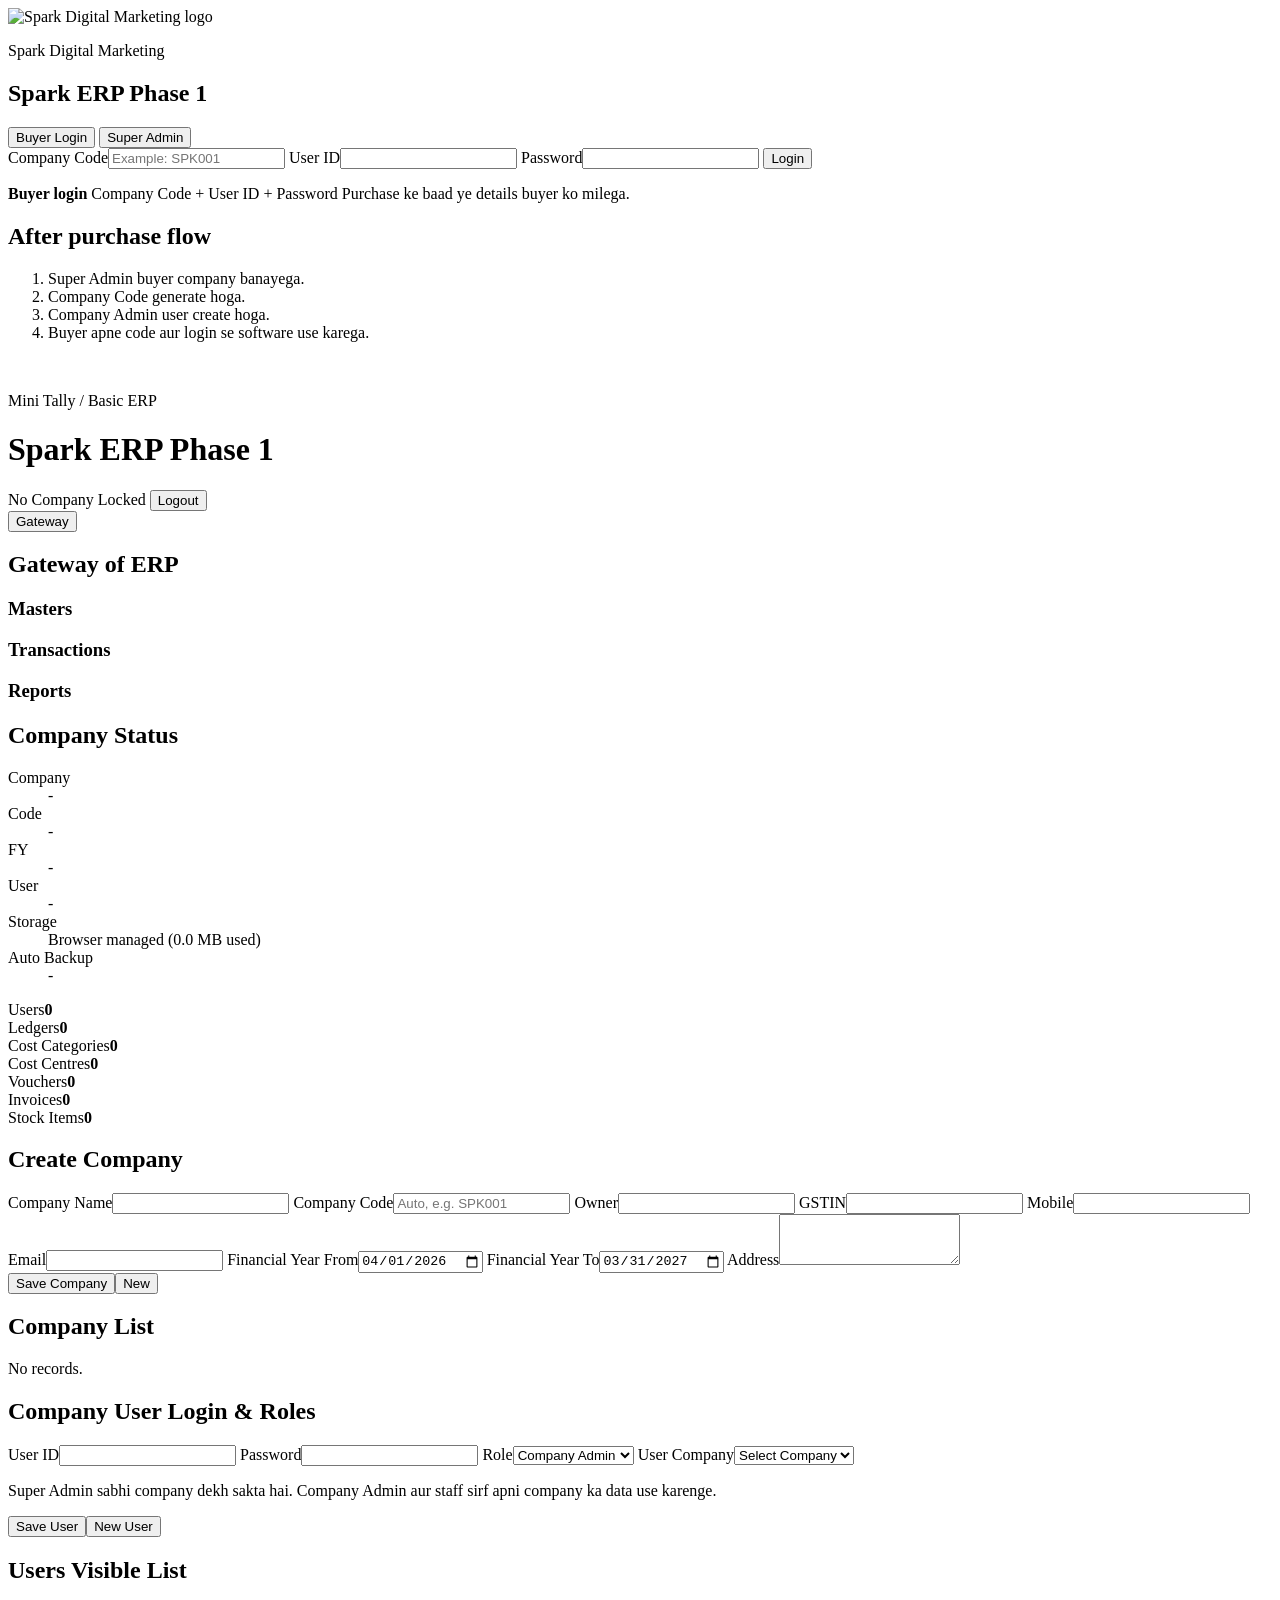
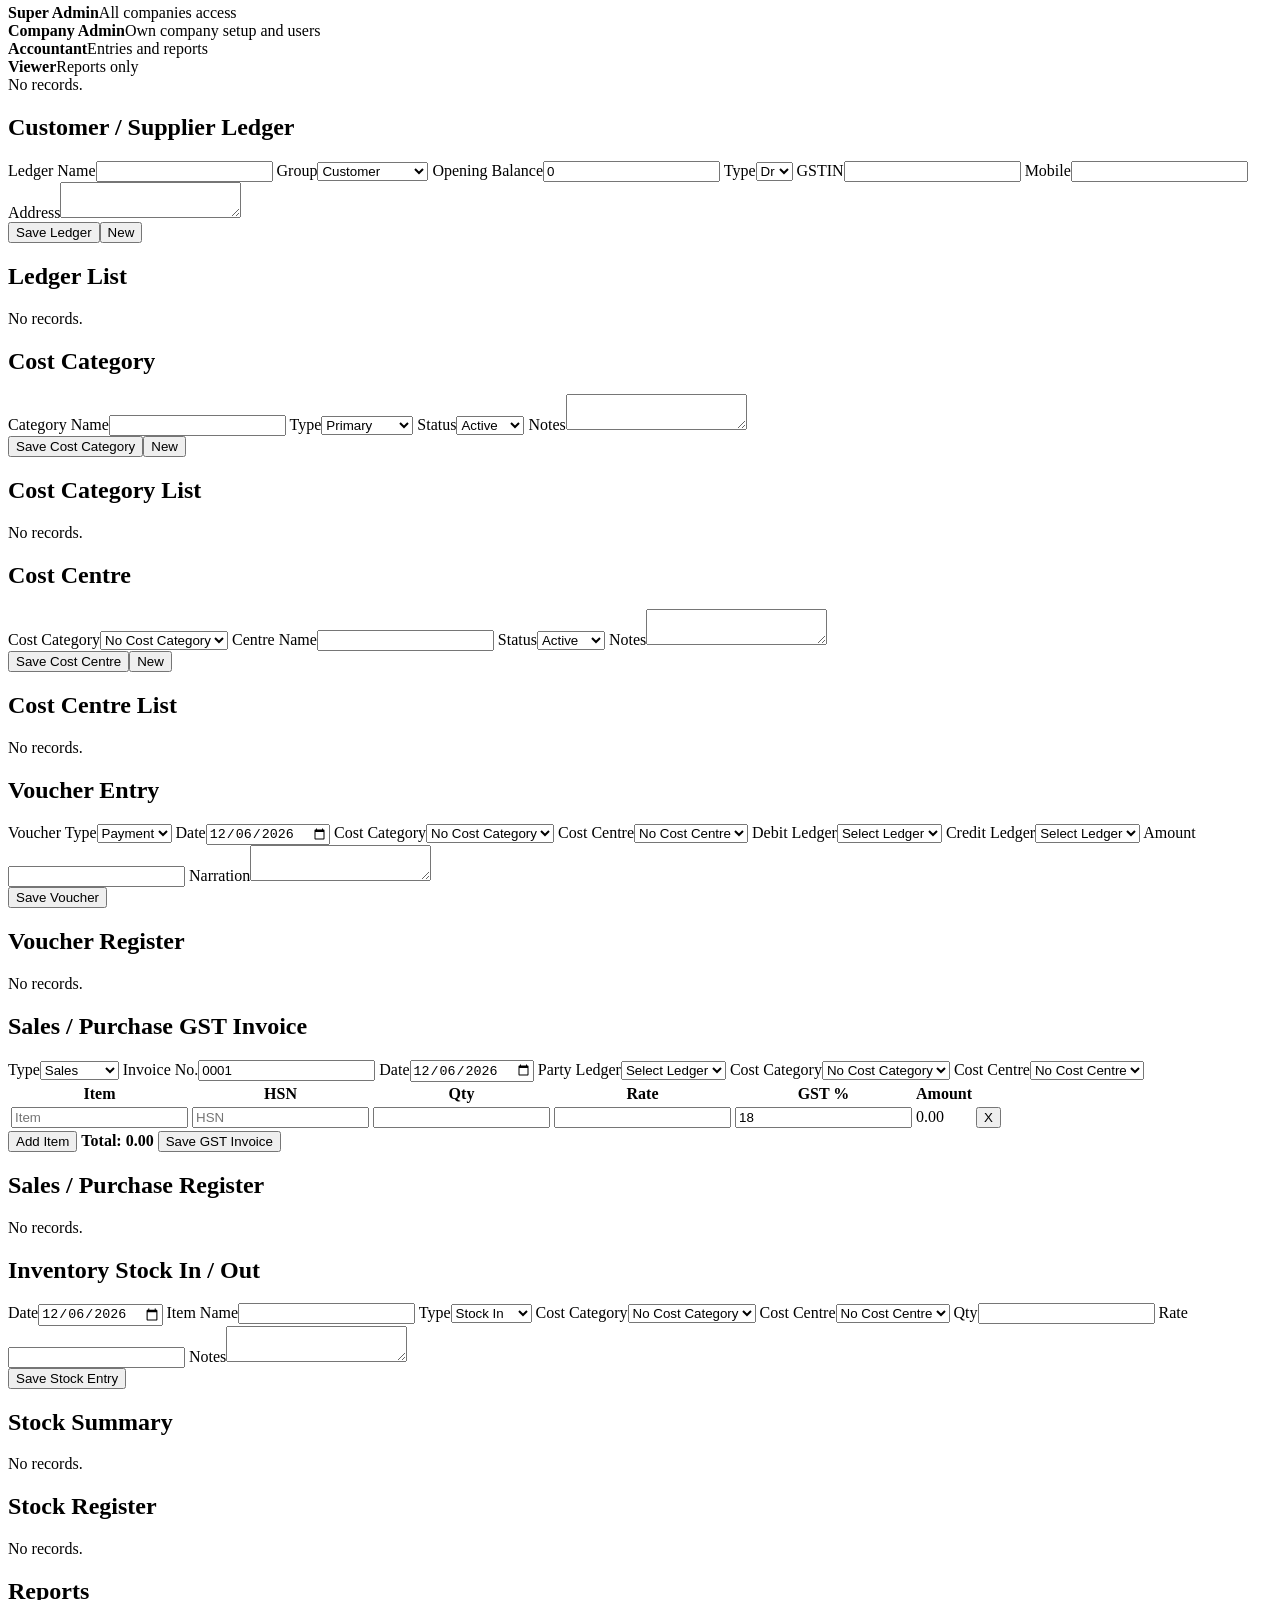
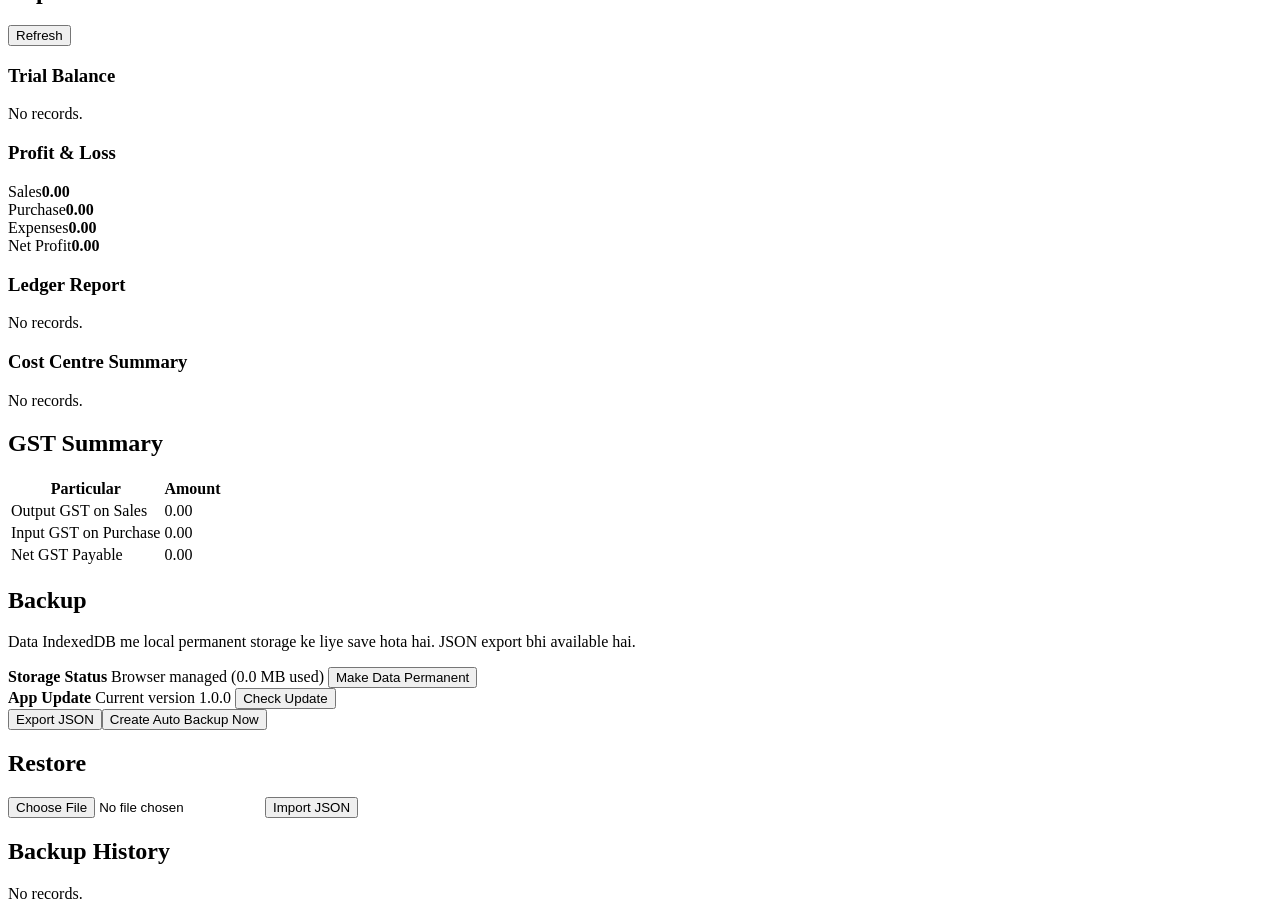
==== android/app/src/main/assets/www/index.html @ 575d0971 "Use Spark logo for app icon" ====
<!doctype html>
<html lang="en">
  <head>
    <meta charset="utf-8">
    <meta name="viewport" content="width=device-width, initial-scale=1, viewport-fit=cover">
    <meta name="theme-color" content="#111111">
    <title>Spark ERP Phase 1</title>
    <link rel="manifest" href="manifest.json">
    <link rel="stylesheet" href="styles.css?v=21">
  </head>
  <body class="is-locked">
    <section id="loginScreen" class="login-screen">
      <div class="login-wrap">
        <form id="loginForm" class="login-card">
          <img src="assets/spark-logo.avif" alt="Spark Digital Marketing logo">
          <p class="eyebrow">Spark Digital Marketing</p>
          <h1>Spark ERP Phase 1</h1>
          <div class="login-tabs" role="group" aria-label="Login type">
            <button class="active" data-login-mode="buyer" type="button">Buyer Login</button>
            <button data-login-mode="super" type="button">Super Admin</button>
          </div>
          <input name="loginMode" type="hidden" value="buyer">
          <label id="companyCodeField">Company Code<input name="companyCode" autocomplete="organization" placeholder="Example: SPK001"></label>
          <label>User ID<input name="userId" autocomplete="username" required></label>
          <label>Password<input name="password" type="password" autocomplete="current-password" required></label>
          <button type="submit">Login</button>
          <p id="loginMessage" class="message" role="status"></p>
          <div class="credential-box">
            <strong id="loginHintTitle">Buyer login</strong>
            <span id="loginHintLine1">Company Code + User ID + Password</span>
            <span id="loginHintLine2">Purchase ke baad ye details buyer ko milega.</span>
          </div>
        </form>
        <aside class="login-help">
          <h2>After purchase flow</h2>
          <ol>
            <li>Super Admin buyer company banayega.</li>
            <li>Company Code generate hoga.</li>
            <li>Company Admin user create hoga.</li>
            <li>Buyer apne code aur login se software use karega.</li>
          </ol>
        </aside>
      </div>
    </section>

    <header class="app-header">
      <div class="brand">
        <img src="assets/spark-logo.avif" alt="">
        <div>
          <p>Mini Tally / Basic ERP</p>
          <h1>Spark ERP Phase 1</h1>
        </div>
      </div>
      <div class="header-meta">
        <span id="activeCompanyName">No Company</span>
        <span id="activeRole">Role</span>
        <button id="logoutBtn" class="ghost" type="button">Logout</button>
      </div>
    </header>

    <nav class="side-nav" aria-label="ERP modules">
      <button class="nav-btn active" data-tab="dashboard" type="button">Gateway</button>
      <button class="nav-btn" data-tab="companies" type="button">Company Create</button>
      <button class="nav-btn" data-tab="users" type="button">Users & Roles</button>
      <button class="nav-btn" data-tab="ledgers" type="button">Ledger</button>
      <button class="nav-btn" data-tab="costCategories" type="button">Cost Category</button>
      <button class="nav-btn" data-tab="vouchers" type="button">Voucher Entry</button>
      <button class="nav-btn" data-tab="salesPurchase" type="button">Sales / Purchase</button>
      <button class="nav-btn" data-tab="inventory" type="button">Inventory</button>
      <button class="nav-btn" data-tab="reports" type="button">Reports</button>
      <button class="nav-btn" data-tab="gst" type="button">GST</button>
      <button class="nav-btn" data-tab="backup" type="button">Backup</button>
    </nav>

    <main>
      <section id="dashboard" class="panel active">
        <div class="gateway">
          <section class="gateway-menu surface">
            <h2>Gateway of ERP</h2>
            <div class="gateway-group">
              <h3>Masters</h3>
              <button data-jump="companies" type="button">Company Create / Select</button>
              <button data-jump="users" type="button">User ID, Password, Roles</button>
              <button data-jump="ledgers" type="button">Customer / Supplier Ledger</button>
              <button data-jump="costCategories" type="button">Cost Category</button>
            </div>
            <div class="gateway-group">
              <h3>Transactions</h3>
              <button data-jump="vouchers" type="button">Payment / Receipt / Contra / Journal</button>
              <button data-jump="salesPurchase" type="button">Sales / Purchase GST Invoice</button>
              <button data-jump="inventory" type="button">Stock In / Out</button>
            </div>
            <div class="gateway-group">
              <h3>Reports</h3>
              <button data-jump="reports" type="button">Ledger / Trial Balance / P&L</button>
              <button data-jump="gst" type="button">GST Summary</button>
              <button data-jump="backup" type="button">Auto Backup</button>
            </div>
          </section>
          <section class="surface">
            <h2>Company Status</h2>
            <dl class="facts">
              <div><dt>Company</dt><dd id="dashCompany">-</dd></div>
              <div><dt>Code</dt><dd id="dashCompanyCode">-</dd></div>
              <div><dt>FY</dt><dd id="dashFy">-</dd></div>
              <div><dt>User</dt><dd id="dashUser">-</dd></div>
              <div><dt>Storage</dt><dd id="dashStorage">Checking...</dd></div>
              <div><dt>Auto Backup</dt><dd id="dashBackup">-</dd></div>
            </dl>
            <div id="sellerSetup" class="setup-flow">
              <h3>Seller Purchase Setup</h3>
              <button data-jump="companies" type="button"><span>1</span>Create buyer company</button>
              <button data-jump="users" type="button"><span>2</span>Create company admin/users</button>
              <button data-jump="ledgers" type="button"><span>3</span>Add customers/suppliers</button>
              <button data-jump="backup" type="button"><span>4</span>Export backup</button>
            </div>
            <div id="buyerWelcome" class="buyer-welcome">
              <h3>Buyer Workspace</h3>
              <p>Yahan se aap apni company ke ledger, voucher, invoice, inventory aur reports manage kar sakte hain.</p>
            </div>
          </section>
        </div>
        <div class="stats-grid">
          <article><span>Users</span><strong id="statUsers">0</strong></article>
          <article><span>Ledgers</span><strong id="statLedgers">0</strong></article>
          <article><span>Cost Categories</span><strong id="statCostCategories">0</strong></article>
          <article><span>Cost Centres</span><strong id="statCostCentres">0</strong></article>
          <article><span>Vouchers</span><strong id="statVouchers">0</strong></article>
          <article><span>Invoices</span><strong id="statInvoices">0</strong></article>
          <article><span>Stock Items</span><strong id="statStock">0</strong></article>
        </div>
      </section>

      <section id="companies" class="panel">
        <div class="two-col">
          <form id="companyForm" class="surface form-grid">
            <h2>Create Company</h2>
            <input name="id" type="hidden">
            <label>Company Name<input name="name" required></label>
            <label>Company Code<input name="code" placeholder="Auto, e.g. SPK001"></label>
            <label>Owner<input name="owner"></label>
            <label>GSTIN<input name="gstin"></label>
            <label>Mobile<input name="mobile"></label>
            <label>Email<input name="email" type="email"></label>
            <label>Financial Year From<input name="fyFrom" type="date"></label>
            <label>Financial Year To<input name="fyTo" type="date"></label>
            <label>Address<textarea name="address" rows="3"></textarea></label>
            <div class="actions"><button type="submit">Save Company</button><button class="ghost" id="newCompanyBtn" type="button">New</button></div>
          </form>
          <section class="surface">
            <h2>Company List</h2>
            <div id="companyList" class="table-wrap"></div>
          </section>
        </div>
      </section>

      <section id="users" class="panel">
        <div class="two-col">
          <form id="userForm" class="surface form-grid">
            <h2>Company User Login & Roles</h2>
            <input name="id" type="hidden">
            <label>User ID<input name="userId" required></label>
            <label>Password<input name="password" type="password" required></label>
            <label>Role<select name="role"><option>Company Admin</option><option>Accountant</option><option>Viewer</option><option>Super Admin</option></select></label>
            <label>User Company<select name="companyId"></select></label>
            <p class="form-note">Super Admin sabhi company dekh sakta hai. Company Admin aur staff sirf apni company ka data use karenge.</p>
            <div class="actions"><button type="submit">Save User</button><button class="ghost" id="newUserBtn" type="button">New User</button></div>
          </form>
          <section class="surface">
            <h2>Users Visible List</h2>
            <div class="role-cards">
              <article><strong>Super Admin</strong><span>All companies access</span></article>
              <article><strong>Company Admin</strong><span>Own company setup and users</span></article>
              <article><strong>Accountant</strong><span>Entries and reports</span></article>
              <article><strong>Viewer</strong><span>Reports only</span></article>
            </div>
            <div id="userList" class="table-wrap"></div>
          </section>
        </div>
      </section>

      <section id="ledgers" class="panel">
        <div class="two-col">
          <form id="ledgerForm" class="surface form-grid">
            <h2>Customer / Supplier Ledger</h2>
            <input name="id" type="hidden">
            <label>Ledger Name<input name="name" required></label>
            <label>Group<select name="group"><option>Customer</option><option>Supplier</option><option>Cash</option><option>Bank</option><option>Expense</option><option>Income</option><option>Duties & Taxes</option></select></label>
            <label>Opening Balance<input name="opening" type="number" step="0.01" value="0"></label>
            <label>Type<select name="balanceType"><option>Dr</option><option>Cr</option></select></label>
            <label>GSTIN<input name="gstin"></label>
            <label>Mobile<input name="mobile"></label>
            <label>Address<textarea name="address" rows="2"></textarea></label>
            <div class="actions"><button type="submit">Save Ledger</button><button class="ghost" id="newLedgerBtn" type="button">New</button></div>
          </form>
          <section class="surface">
            <h2>Ledger List</h2>
            <div id="ledgerList" class="table-wrap"></div>
          </section>
        </div>
      </section>

      <section id="costCategories" class="panel">
        <div class="two-col">
          <form id="costCategoryForm" class="surface form-grid">
            <h2>Cost Category</h2>
            <input name="id" type="hidden">
            <label>Category Name<input name="name" required></label>
            <label>Type<select name="type"><option>Primary</option><option>Project</option><option>Department</option><option>Branch</option><option>Campaign</option></select></label>
            <label>Status<select name="status"><option>Active</option><option>Inactive</option></select></label>
            <label>Notes<textarea name="notes" rows="2"></textarea></label>
            <div class="actions"><button type="submit">Save Cost Category</button><button class="ghost" id="newCostCategoryBtn" type="button">New</button></div>
          </form>
          <section class="surface">
            <h2>Cost Category List</h2>
            <div id="costCategoryList" class="table-wrap"></div>
          </section>
        </div>
        <div class="two-col">
          <form id="costCentreForm" class="surface form-grid">
            <h2>Cost Centre</h2>
            <input name="id" type="hidden">
            <label>Cost Category<select name="costCategoryId"></select></label>
            <label>Centre Name<input name="name" required></label>
            <label>Status<select name="status"><option>Active</option><option>Inactive</option></select></label>
            <label>Notes<textarea name="notes" rows="2"></textarea></label>
            <div class="actions"><button type="submit">Save Cost Centre</button><button class="ghost" id="newCostCentreBtn" type="button">New</button></div>
          </form>
          <section class="surface">
            <h2>Cost Centre List</h2>
            <div id="costCentreList" class="table-wrap"></div>
          </section>
        </div>
      </section>

      <section id="vouchers" class="panel">
        <form id="voucherForm" class="surface form-grid">
          <h2>Voucher Entry</h2>
          <label>Voucher Type<select name="type"><option>Payment</option><option>Receipt</option><option>Contra</option><option>Journal</option></select></label>
          <label>Date<input name="date" type="date" required></label>
          <label>Cost Category<select name="costCategoryId"></select></label>
          <label>Cost Centre<select name="costCentreId"></select></label>
          <label>Debit Ledger<select name="debitLedger" required></select></label>
          <label>Credit Ledger<select name="creditLedger" required></select></label>
          <label>Amount<input name="amount" type="number" step="0.01" required></label>
          <label>Narration<textarea name="narration" rows="2"></textarea></label>
          <div class="actions"><button type="submit">Save Voucher</button></div>
        </form>
        <section class="surface"><h2>Voucher Register</h2><div id="voucherList" class="table-wrap"></div></section>
      </section>

      <section id="salesPurchase" class="panel">
        <form id="invoiceForm" class="surface">
          <div class="form-grid">
            <h2>Sales / Purchase GST Invoice</h2>
            <label>Type<select name="type"><option>Sales</option><option>Purchase</option></select></label>
            <label>Invoice No.<input name="invoiceNo" readonly></label>
            <label>Date<input name="date" type="date" required></label>
            <label>Party Ledger<select name="partyLedger" required></select></label>
            <label>Cost Category<select name="costCategoryId"></select></label>
            <label>Cost Centre<select name="costCentreId"></select></label>
          </div>
          <div class="table-wrap">
            <table class="entry-table">
              <thead><tr><th>Item</th><th>HSN</th><th>Qty</th><th>Rate</th><th>GST %</th><th>Amount</th><th></th></tr></thead>
              <tbody id="invoiceItems"></tbody>
            </table>
          </div>
          <div class="actions">
            <button class="ghost" id="addInvoiceItemBtn" type="button">Add Item</button>
            <strong id="invoiceTotal">Total: 0.00</strong>
            <button type="submit">Save GST Invoice</button>
          </div>
        </form>
        <section class="surface"><h2>Sales / Purchase Register</h2><div id="invoiceList" class="table-wrap"></div></section>
      </section>

      <section id="inventory" class="panel">
        <form id="stockForm" class="surface form-grid">
          <h2>Inventory Stock In / Out</h2>
          <label>Date<input name="date" type="date" required></label>
          <label>Item Name<input name="item" required></label>
          <label>Type<select name="type"><option>Stock In</option><option>Stock Out</option></select></label>
          <label>Cost Category<select name="costCategoryId"></select></label>
          <label>Cost Centre<select name="costCentreId"></select></label>
          <label>Qty<input name="qty" type="number" step="0.01" required></label>
          <label>Rate<input name="rate" type="number" step="0.01"></label>
          <label>Notes<textarea name="notes" rows="2"></textarea></label>
          <div class="actions"><button type="submit">Save Stock Entry</button></div>
        </form>
        <section class="surface"><h2>Stock Summary</h2><div id="stockSummary" class="table-wrap"></div></section>
        <section class="surface"><h2>Stock Register</h2><div id="stockList" class="table-wrap"></div></section>
      </section>

      <section id="reports" class="panel">
        <div class="surface">
          <div class="section-head"><h2>Reports</h2><button id="refreshReportsBtn" type="button">Refresh</button></div>
          <h3>Trial Balance</h3><div id="trialBalance" class="table-wrap"></div>
          <h3>Profit & Loss</h3><div id="profitLoss" class="report-box"></div>
          <h3>Ledger Report</h3><div id="ledgerReport" class="table-wrap"></div>
          <h3>Cost Centre Summary</h3><div id="costCentreReport" class="table-wrap"></div>
        </div>
      </section>

      <section id="gst" class="panel">
        <section class="surface">
          <h2>GST Summary</h2>
          <div id="gstSummary" class="table-wrap"></div>
        </section>
      </section>

      <section id="backup" class="panel">
        <div class="two-col">
          <section class="surface">
            <h2>Backup</h2>
            <p>Data IndexedDB me local permanent storage ke liye save hota hai. JSON export bhi available hai.</p>
            <div class="storage-card">
              <strong>Storage Status</strong>
              <span id="storageStatus">Checking...</span>
              <button id="persistStorageBtn" class="ghost" type="button">Make Data Permanent</button>
            </div>
            <div class="storage-card">
              <strong>App Update</strong>
              <span id="updateStatus">Current version 1.0.0</span>
              <button id="checkUpdateBtn" class="ghost" type="button">Check Update</button>
            </div>
            <div class="actions"><button id="exportBackupBtn" type="button">Export JSON</button><button id="createBackupBtn" class="ghost" type="button">Create Auto Backup Now</button></div>
          </section>
          <section class="surface">
            <h2>Restore</h2>
            <input id="importBackupFile" type="file" accept="application/json">
            <button id="importBackupBtn" type="button">Import JSON</button>
          </section>
        </div>
        <section class="surface"><h2>Backup History</h2><div id="backupList" class="table-wrap"></div></section>
      </section>
    </main>

    <div id="updatePopup" class="update-popup" hidden>
      <strong>New update available</strong>
      <span id="updatePopupText">Latest APK ready hai.</span>
      <div class="actions">
        <button id="downloadUpdateBtn" type="button">Download Update</button>
        <button id="dismissUpdateBtn" class="ghost" type="button">Later</button>
      </div>
    </div>
    <div id="toast" class="toast" role="status"></div>
    <script src="app.js?v=21" defer></script>
  </body>
</html>
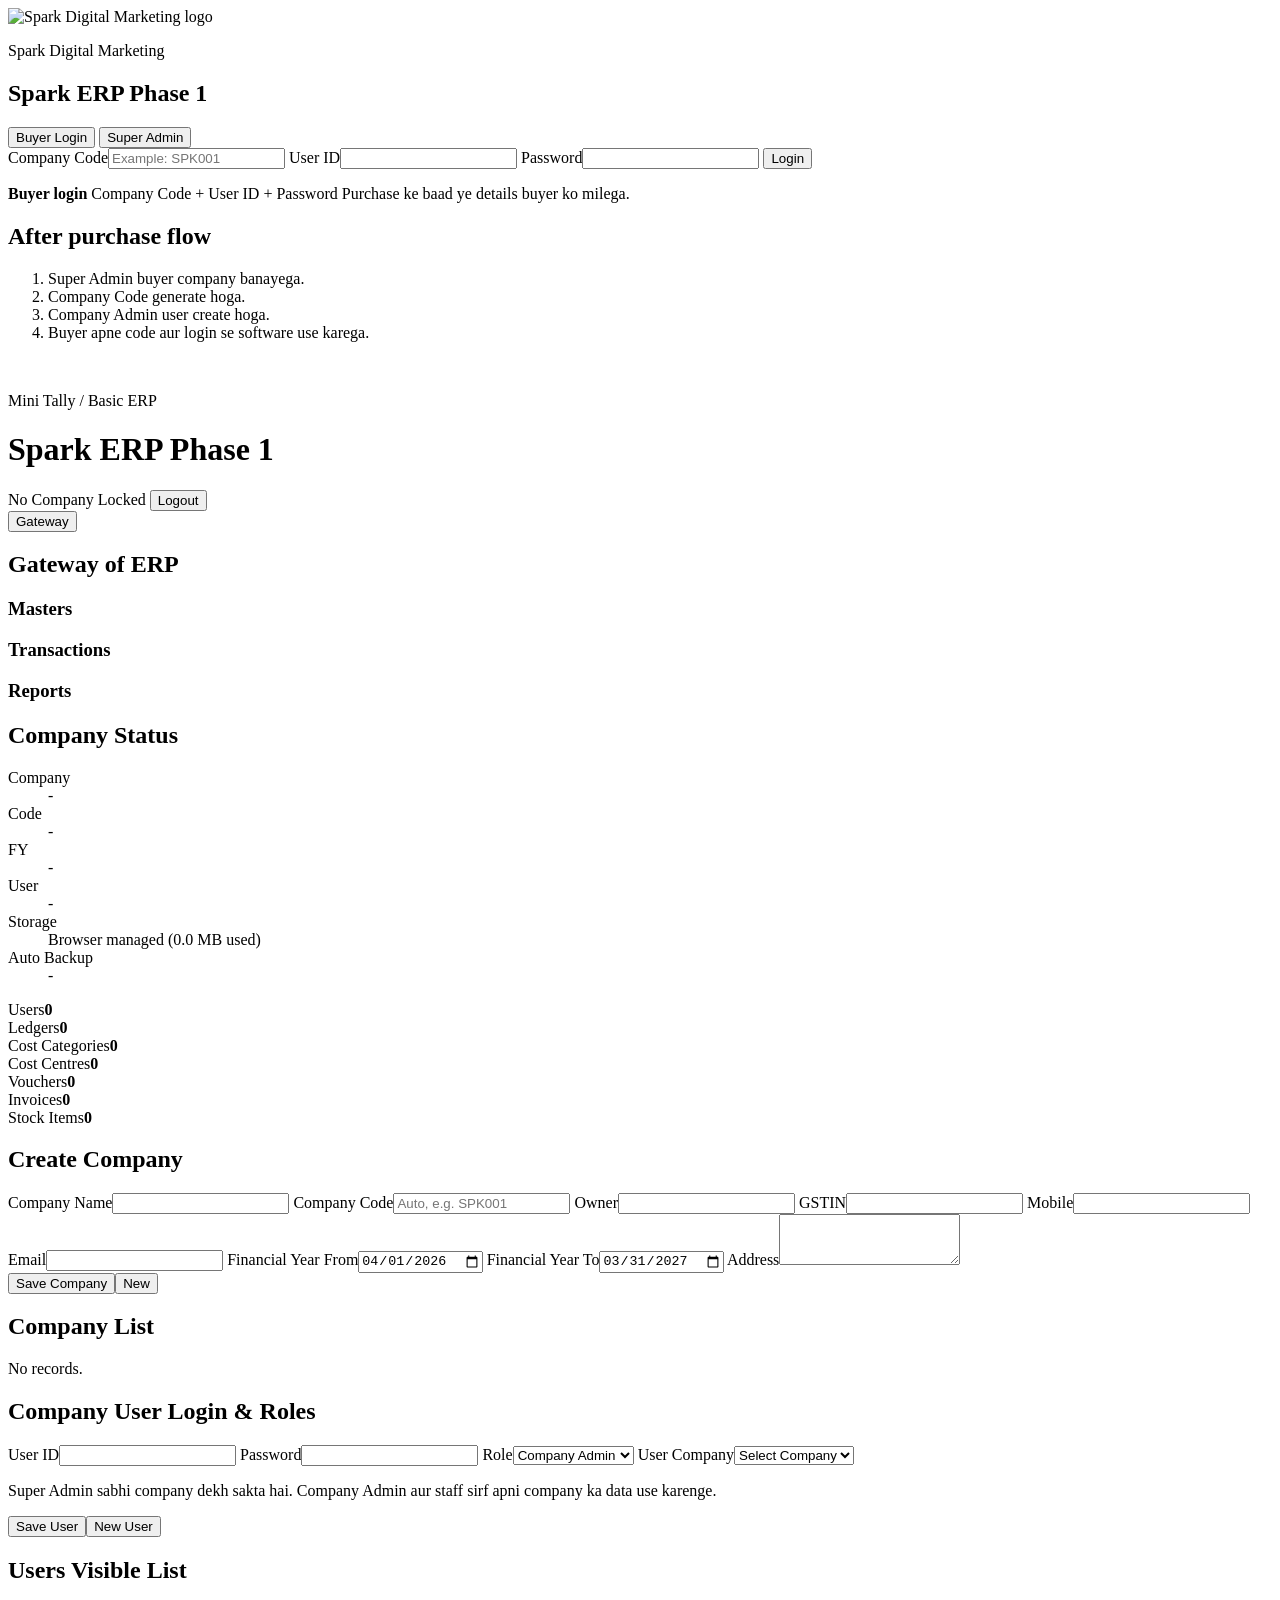
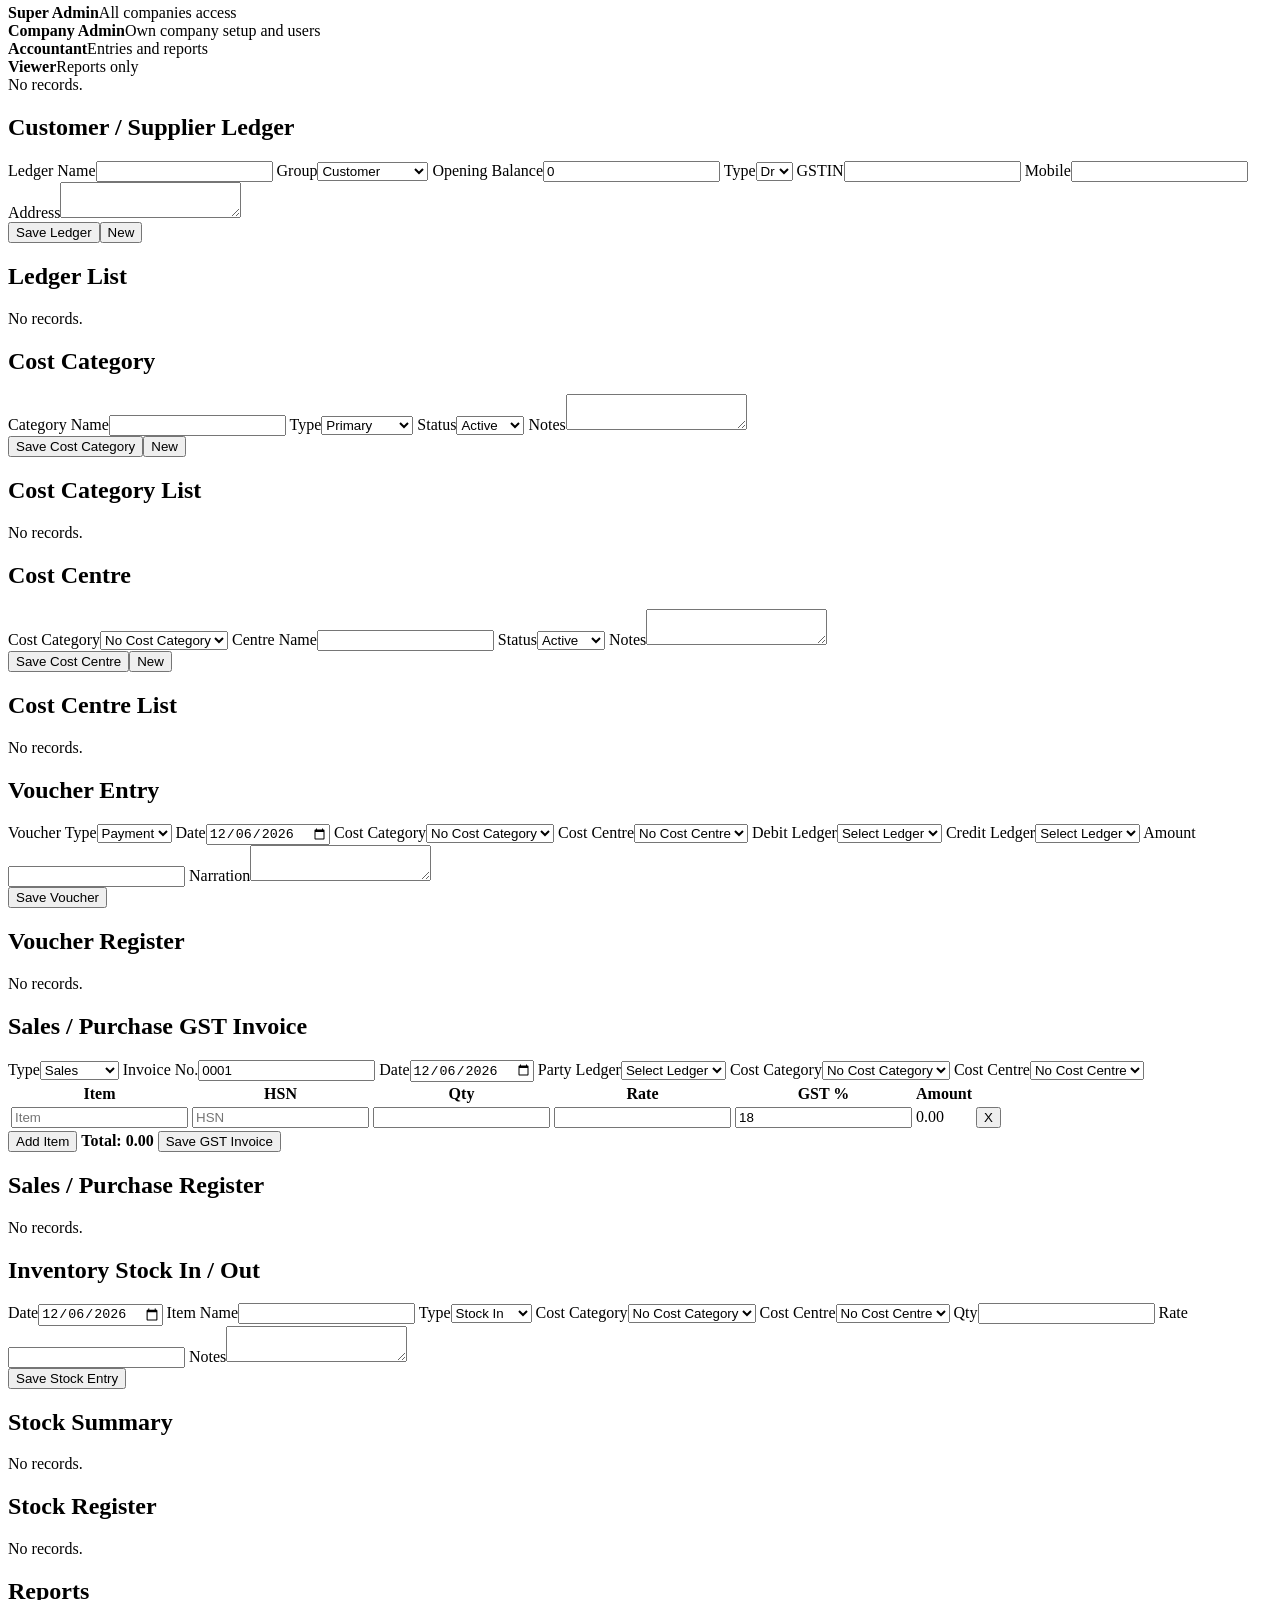
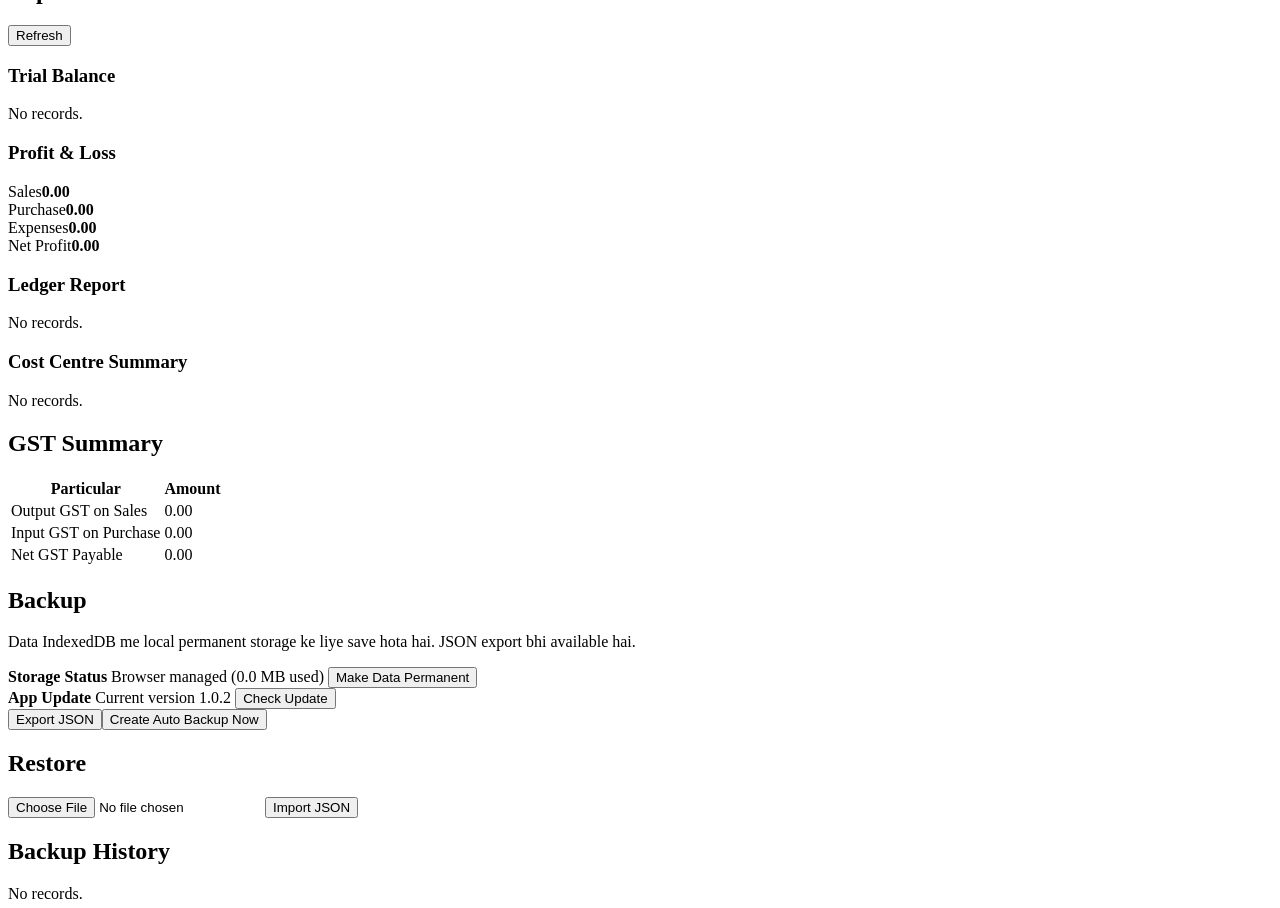
==== commit 0fd106a4: "Improve APK update download flow" ====
--- a/android/app/src/main/assets/www/index.html
+++ b/android/app/src/main/assets/www/index.html
@@ -6,7 +6,7 @@
     <meta name="theme-color" content="#111111">
     <title>Spark ERP Phase 1</title>
     <link rel="manifest" href="manifest.json">
-    <link rel="stylesheet" href="styles.css?v=21">
+    <link rel="stylesheet" href="styles.css?v=22">
   </head>
   <body class="is-locked">
     <section id="loginScreen" class="login-screen">
@@ -321,8 +321,9 @@
             </div>
             <div class="storage-card">
               <strong>App Update</strong>
-              <span id="updateStatus">Current version 1.0.0</span>
+              <span id="updateStatus">Current version 1.0.2</span>
               <button id="checkUpdateBtn" class="ghost" type="button">Check Update</button>
+              <button id="downloadLatestBtn" class="ghost" type="button" hidden>Download Latest APK</button>
             </div>
             <div class="actions"><button id="exportBackupBtn" type="button">Export JSON</button><button id="createBackupBtn" class="ghost" type="button">Create Auto Backup Now</button></div>
           </section>
@@ -345,6 +346,6 @@
       </div>
     </div>
     <div id="toast" class="toast" role="status"></div>
-    <script src="app.js?v=21" defer></script>
+    <script src="app.js?v=22" defer></script>
   </body>
 </html>
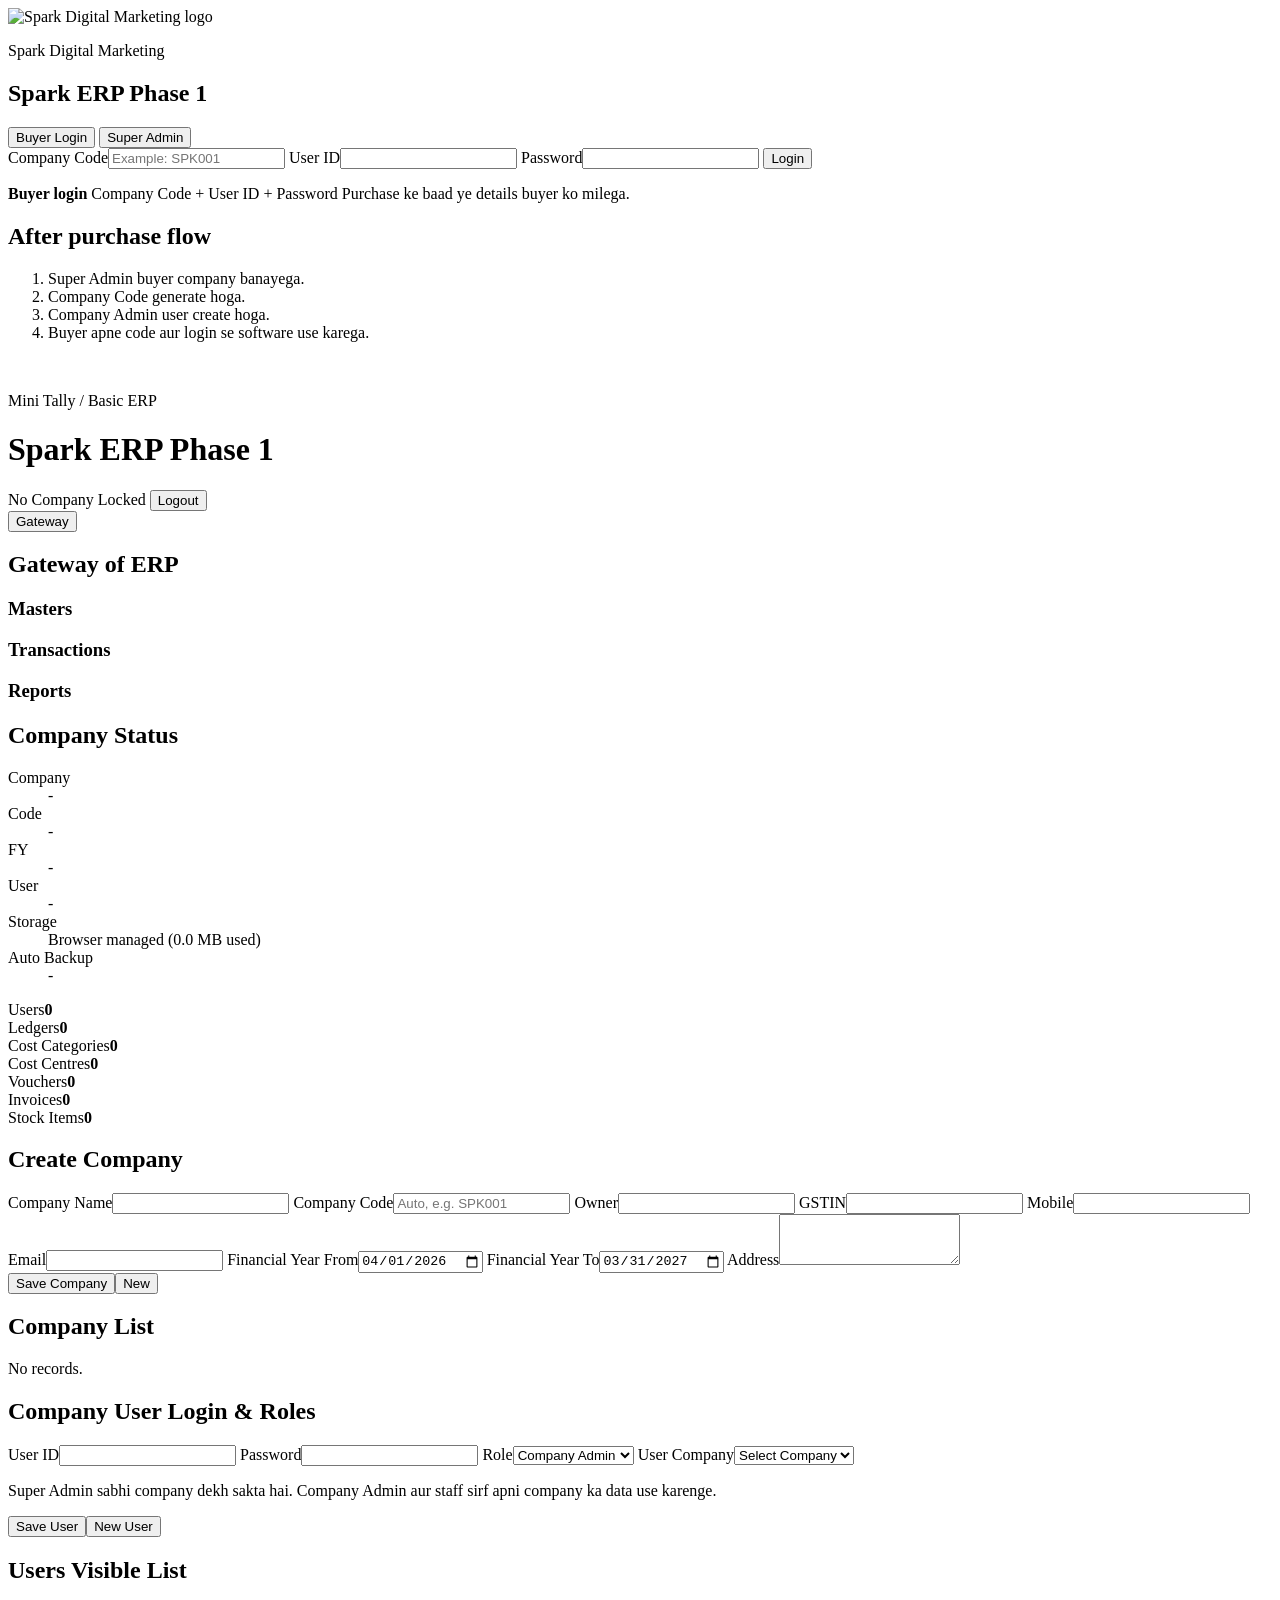
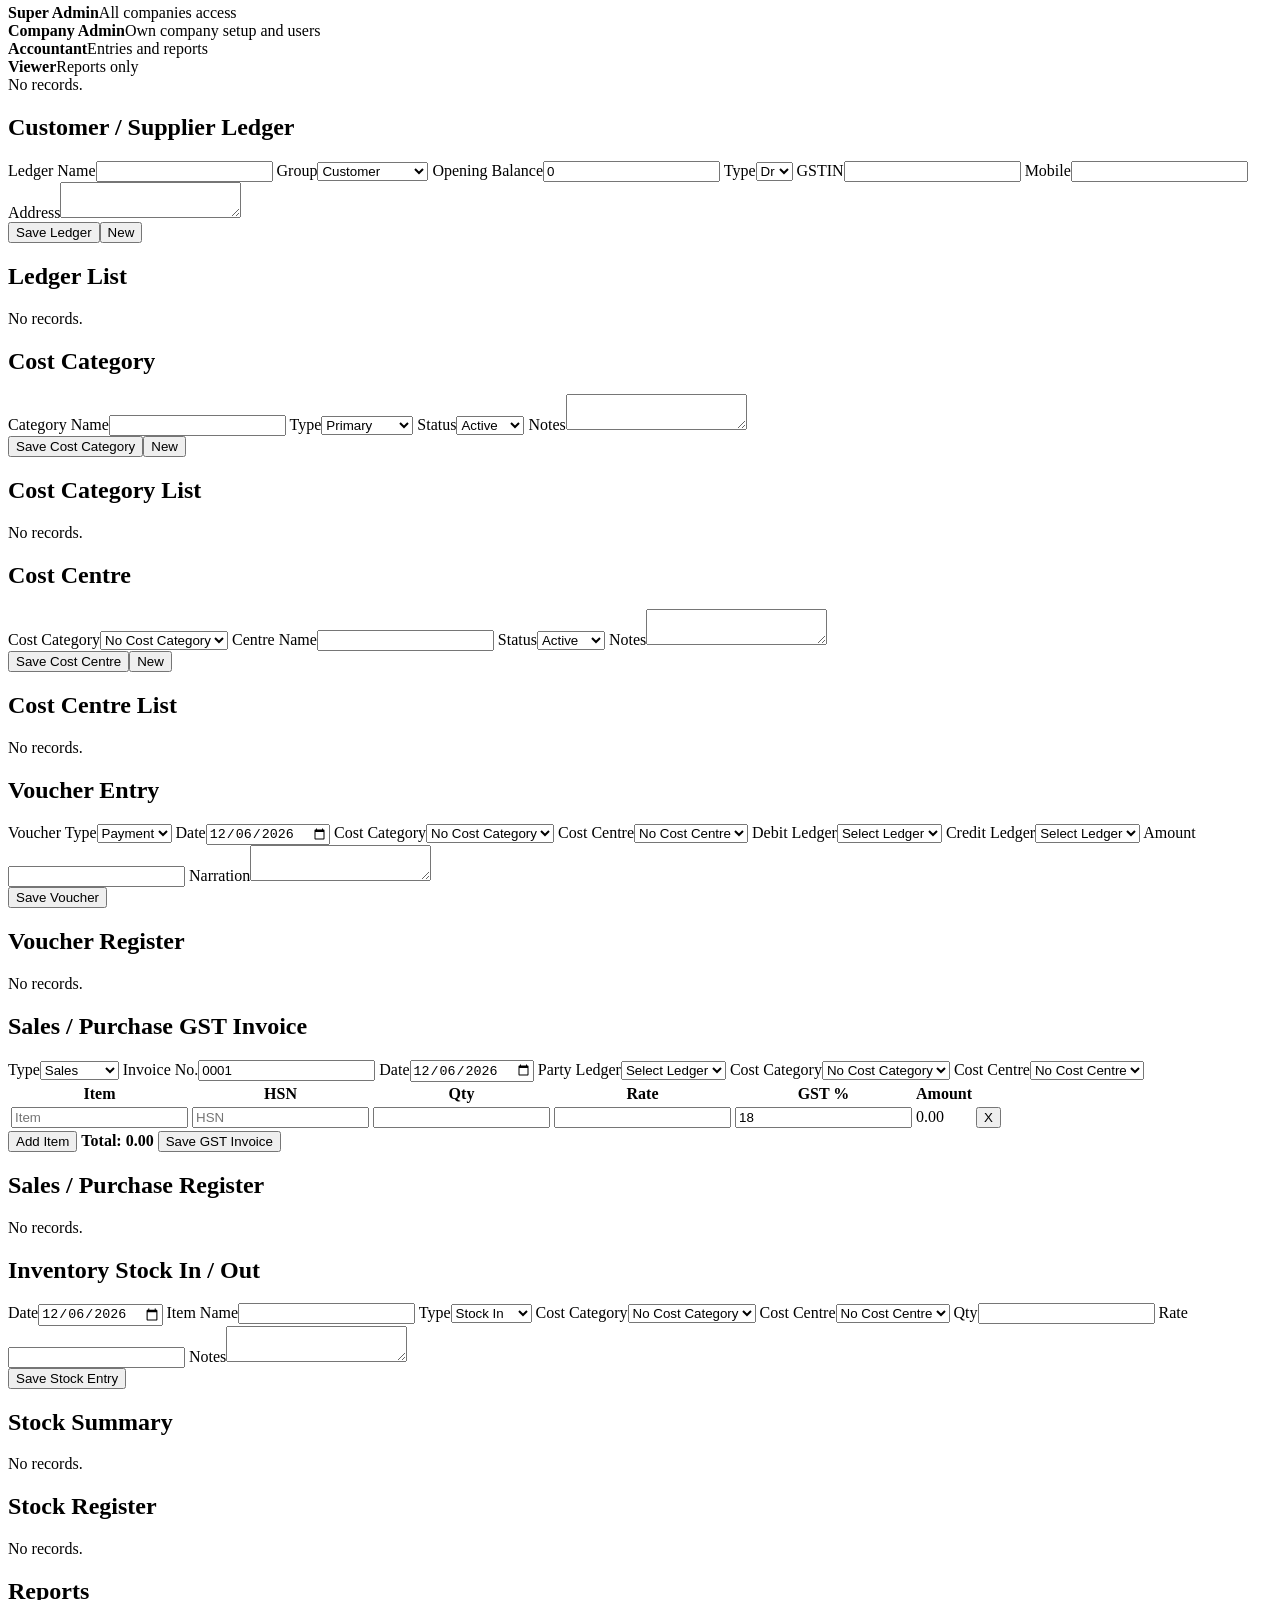
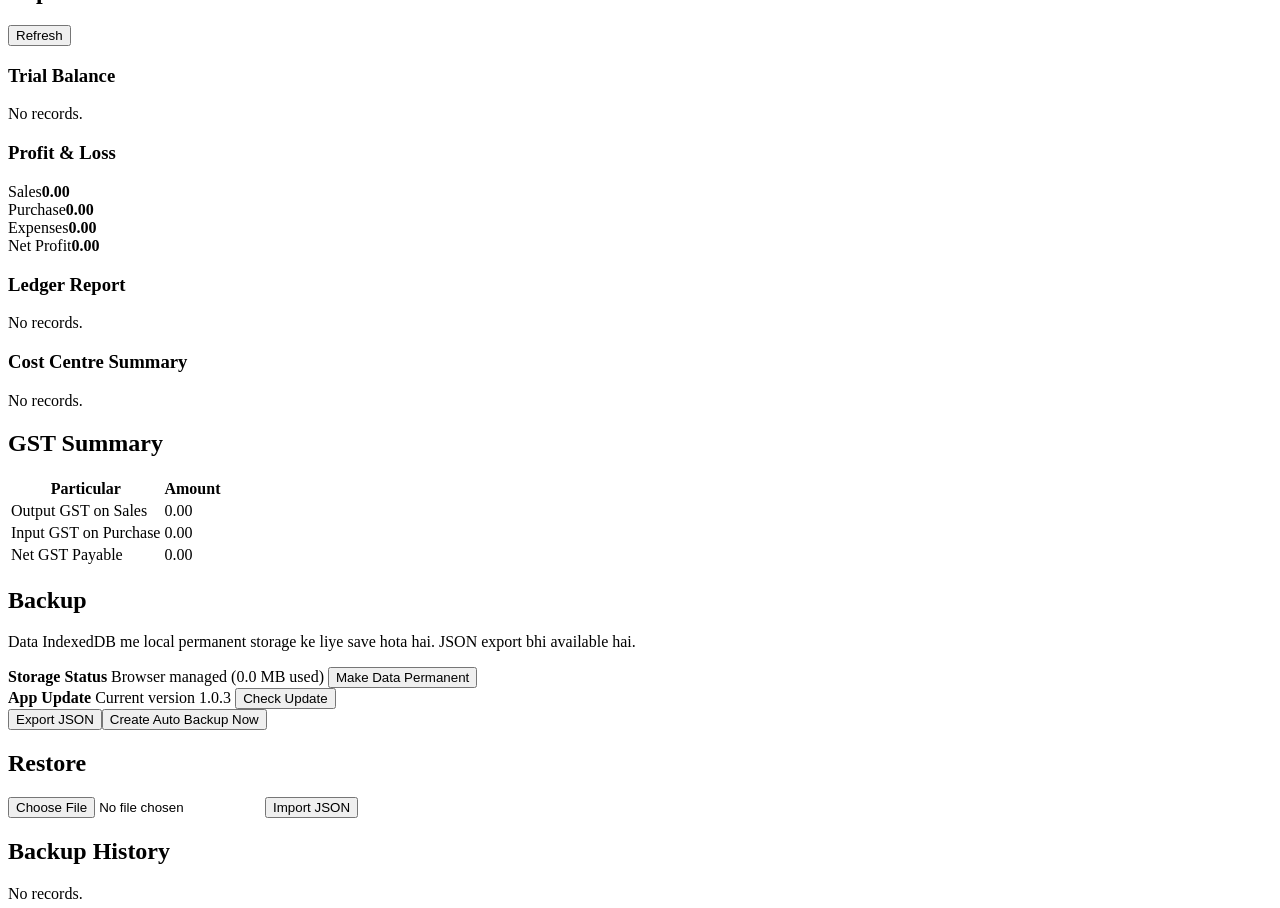
==== commit a9a1dc8d: "Add native APK update downloader" ====
--- a/android/app/src/main/assets/www/index.html
+++ b/android/app/src/main/assets/www/index.html
@@ -6,7 +6,7 @@
     <meta name="theme-color" content="#111111">
     <title>Spark ERP Phase 1</title>
     <link rel="manifest" href="manifest.json">
-    <link rel="stylesheet" href="styles.css?v=22">
+    <link rel="stylesheet" href="styles.css?v=23">
   </head>
   <body class="is-locked">
     <section id="loginScreen" class="login-screen">
@@ -321,7 +321,7 @@
             </div>
             <div class="storage-card">
               <strong>App Update</strong>
-              <span id="updateStatus">Current version 1.0.2</span>
+              <span id="updateStatus">Current version 1.0.3</span>
               <button id="checkUpdateBtn" class="ghost" type="button">Check Update</button>
               <button id="downloadLatestBtn" class="ghost" type="button" hidden>Download Latest APK</button>
             </div>
@@ -346,6 +346,6 @@
       </div>
     </div>
     <div id="toast" class="toast" role="status"></div>
-    <script src="app.js?v=22" defer></script>
+    <script src="app.js?v=23" defer></script>
   </body>
 </html>
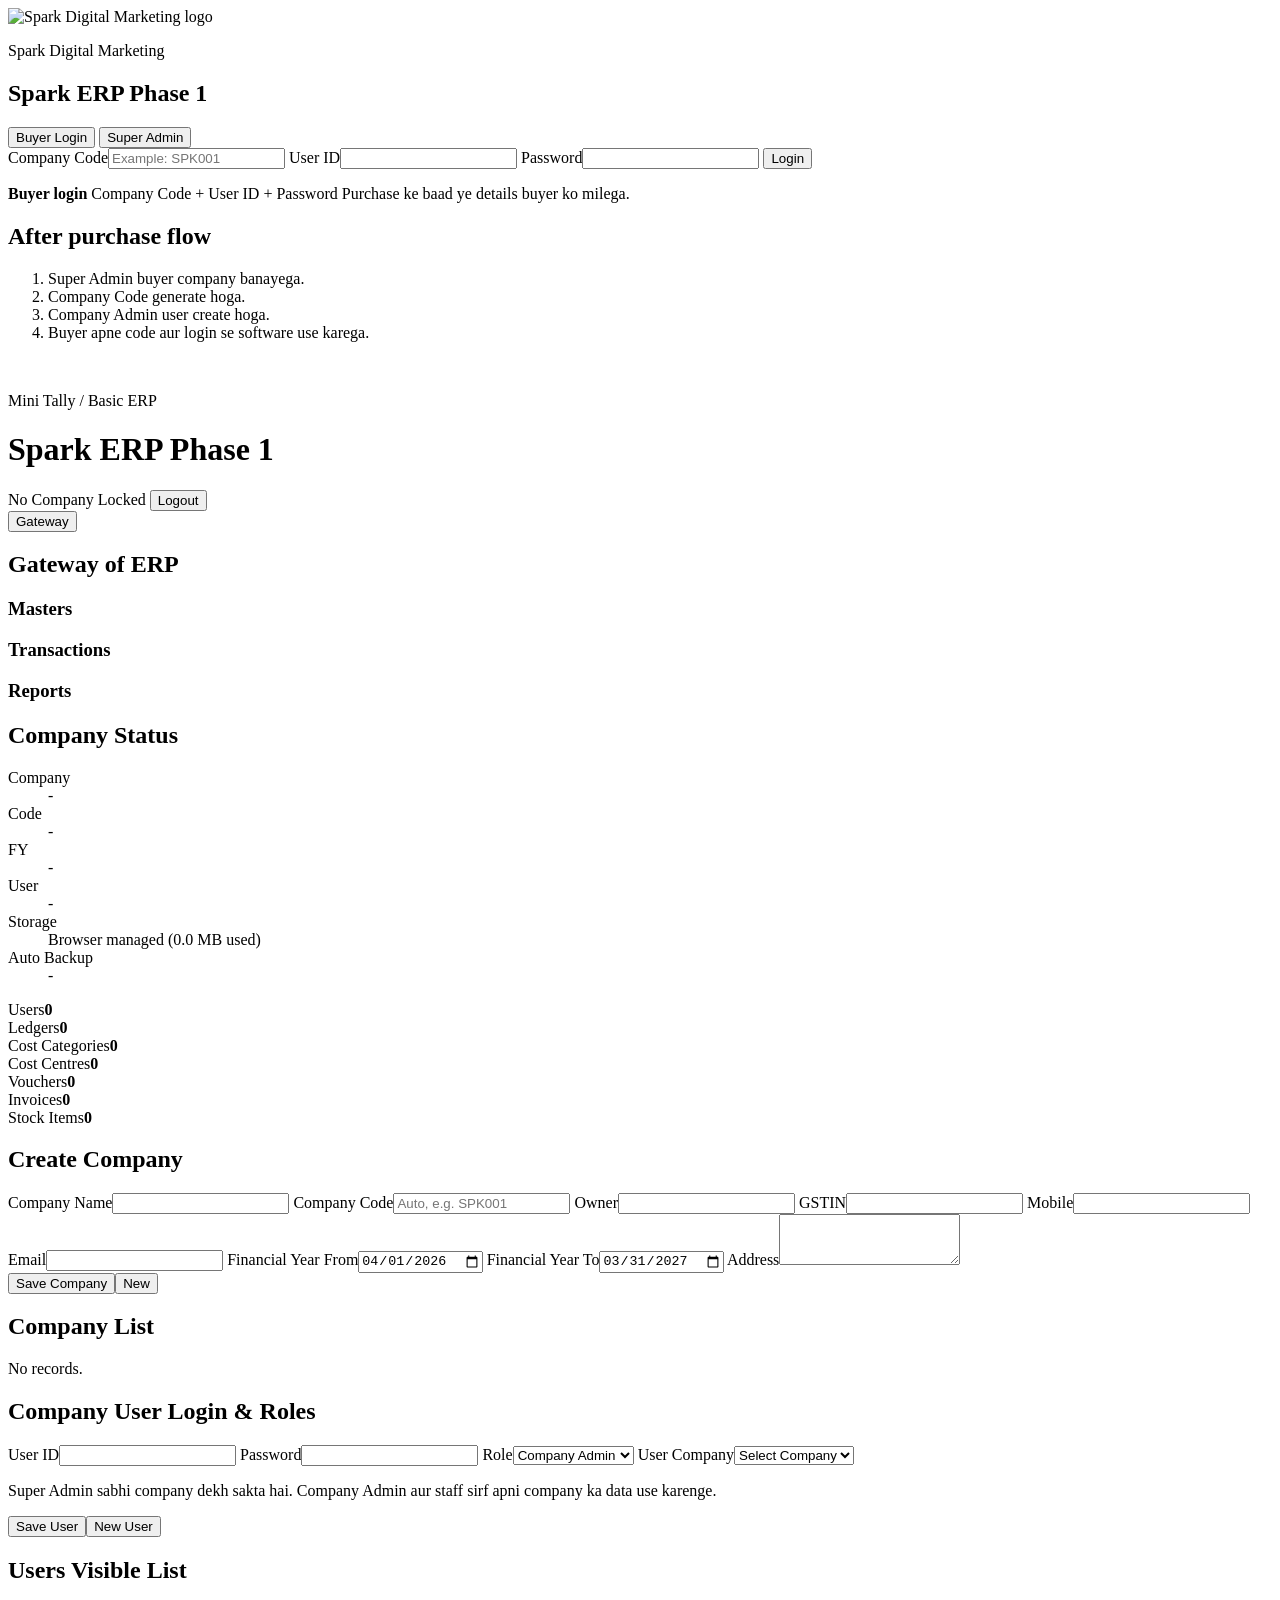
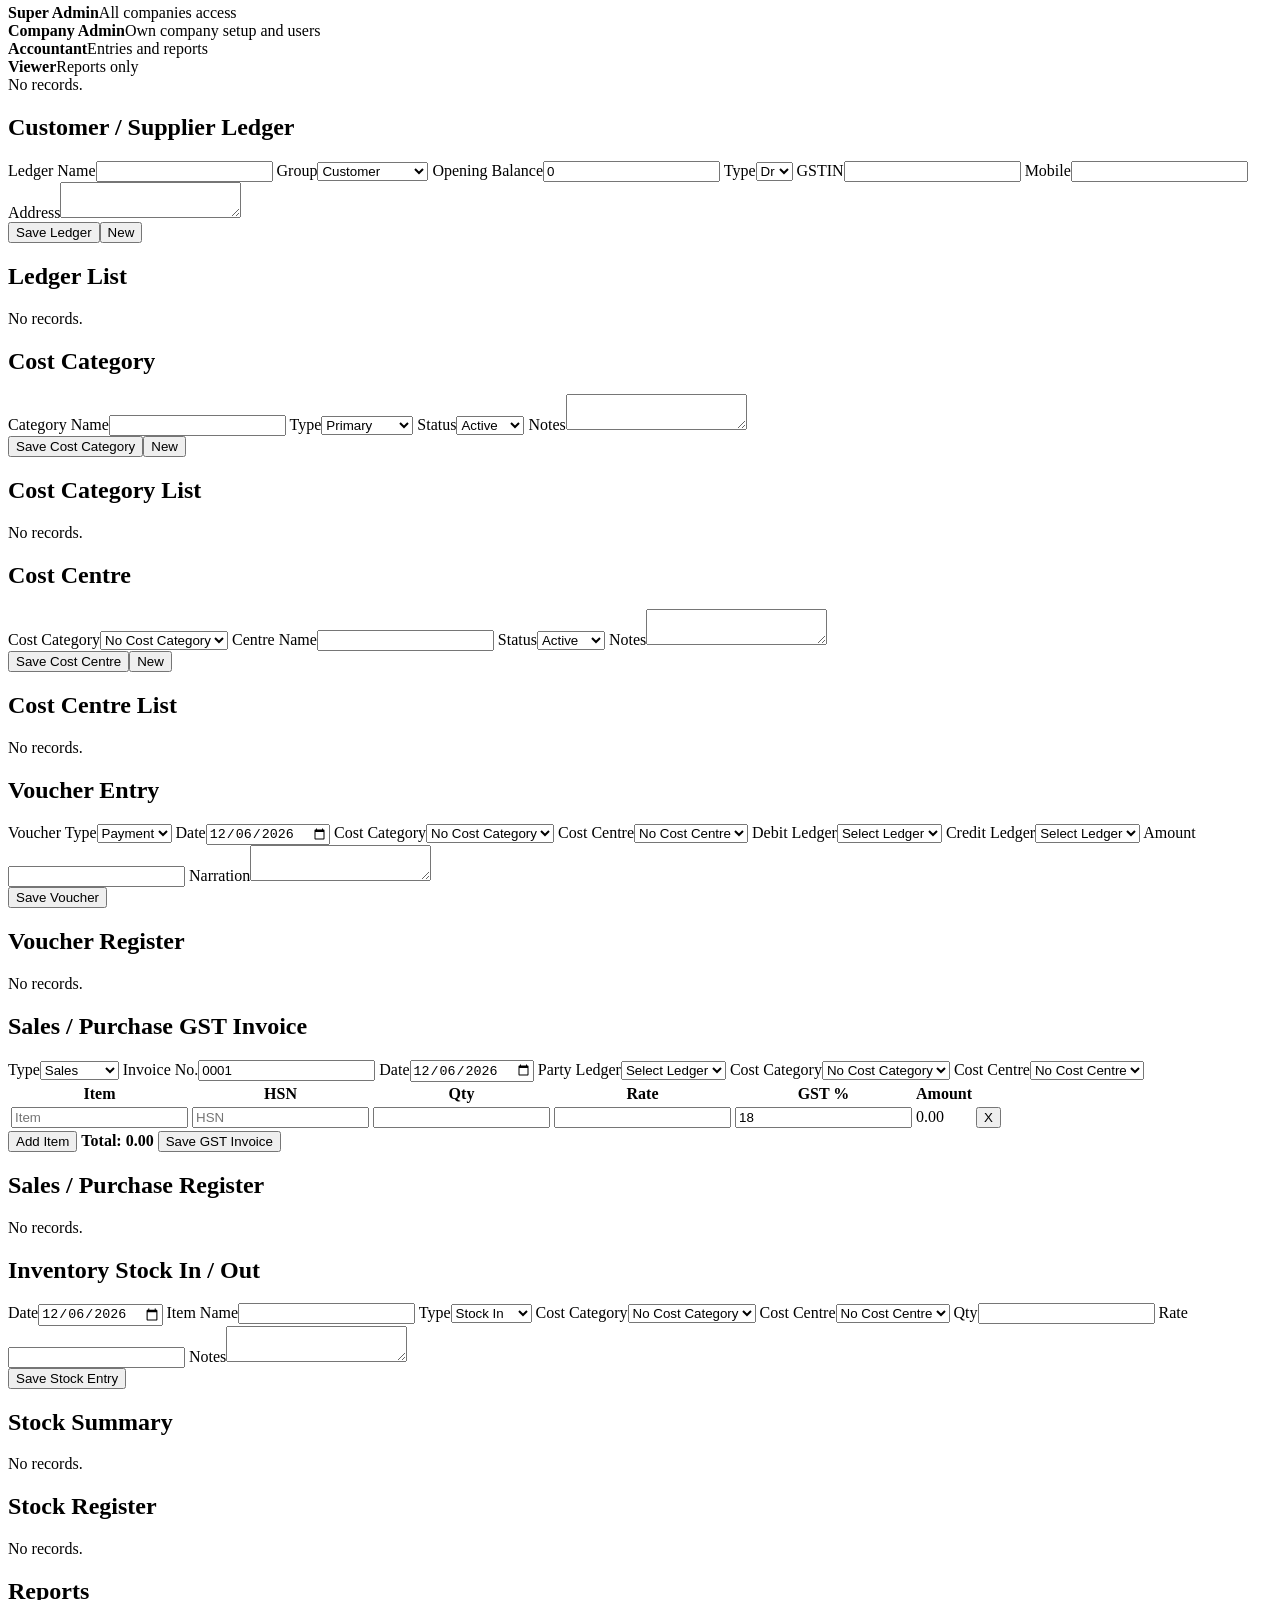
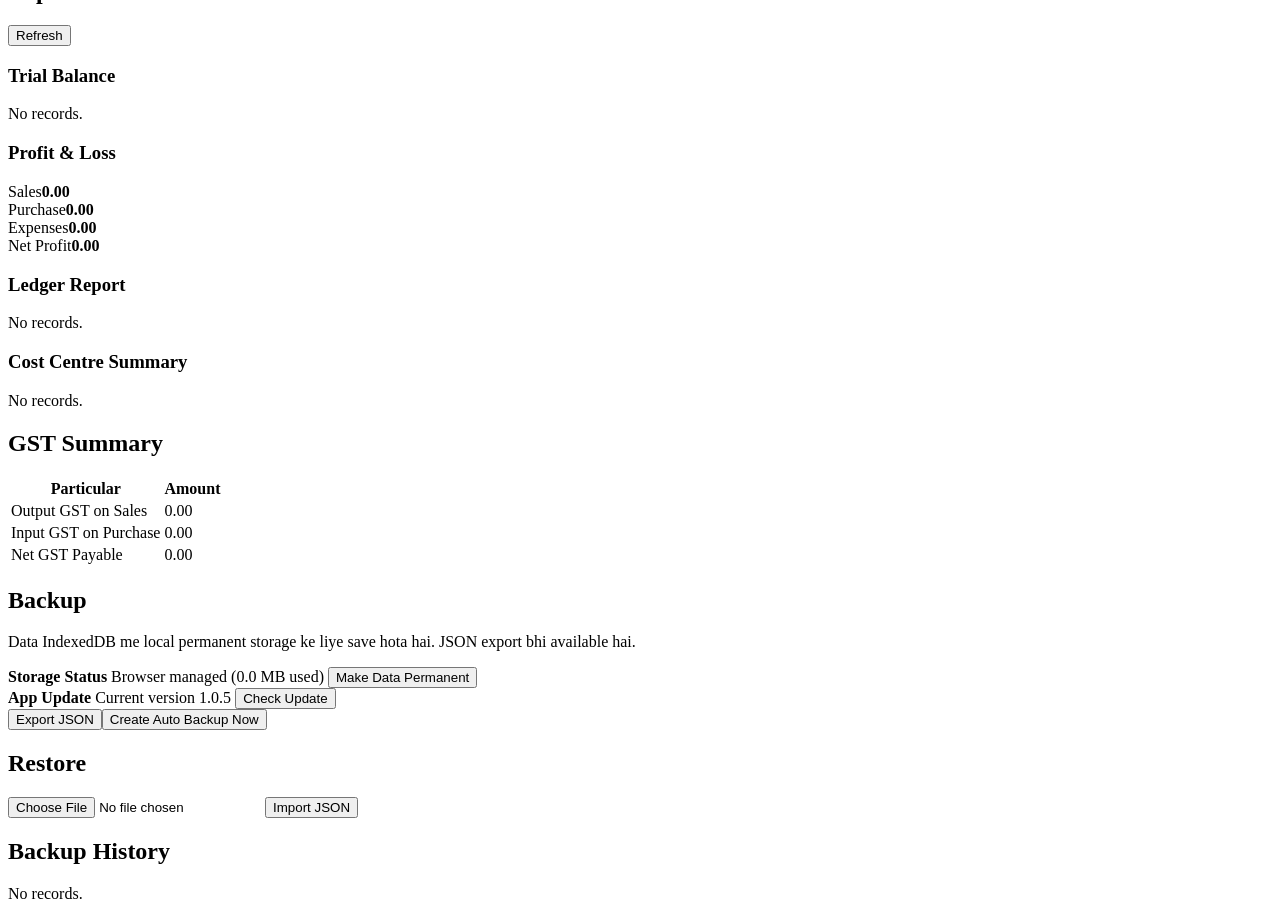
==== commit ce4ace04: "Hide default login credentials" ====
--- a/android/app/src/main/assets/www/index.html
+++ b/android/app/src/main/assets/www/index.html
@@ -6,7 +6,7 @@
     <meta name="theme-color" content="#111111">
     <title>Spark ERP Phase 1</title>
     <link rel="manifest" href="manifest.json">
-    <link rel="stylesheet" href="styles.css?v=23">
+    <link rel="stylesheet" href="styles.css?v=25">
   </head>
   <body class="is-locked">
     <section id="loginScreen" class="login-screen">
@@ -321,7 +321,7 @@
             </div>
             <div class="storage-card">
               <strong>App Update</strong>
-              <span id="updateStatus">Current version 1.0.3</span>
+              <span id="updateStatus">Current version 1.0.5</span>
               <button id="checkUpdateBtn" class="ghost" type="button">Check Update</button>
               <button id="downloadLatestBtn" class="ghost" type="button" hidden>Download Latest APK</button>
             </div>
@@ -346,6 +346,6 @@
       </div>
     </div>
     <div id="toast" class="toast" role="status"></div>
-    <script src="app.js?v=23" defer></script>
+    <script src="app.js?v=25" defer></script>
   </body>
 </html>
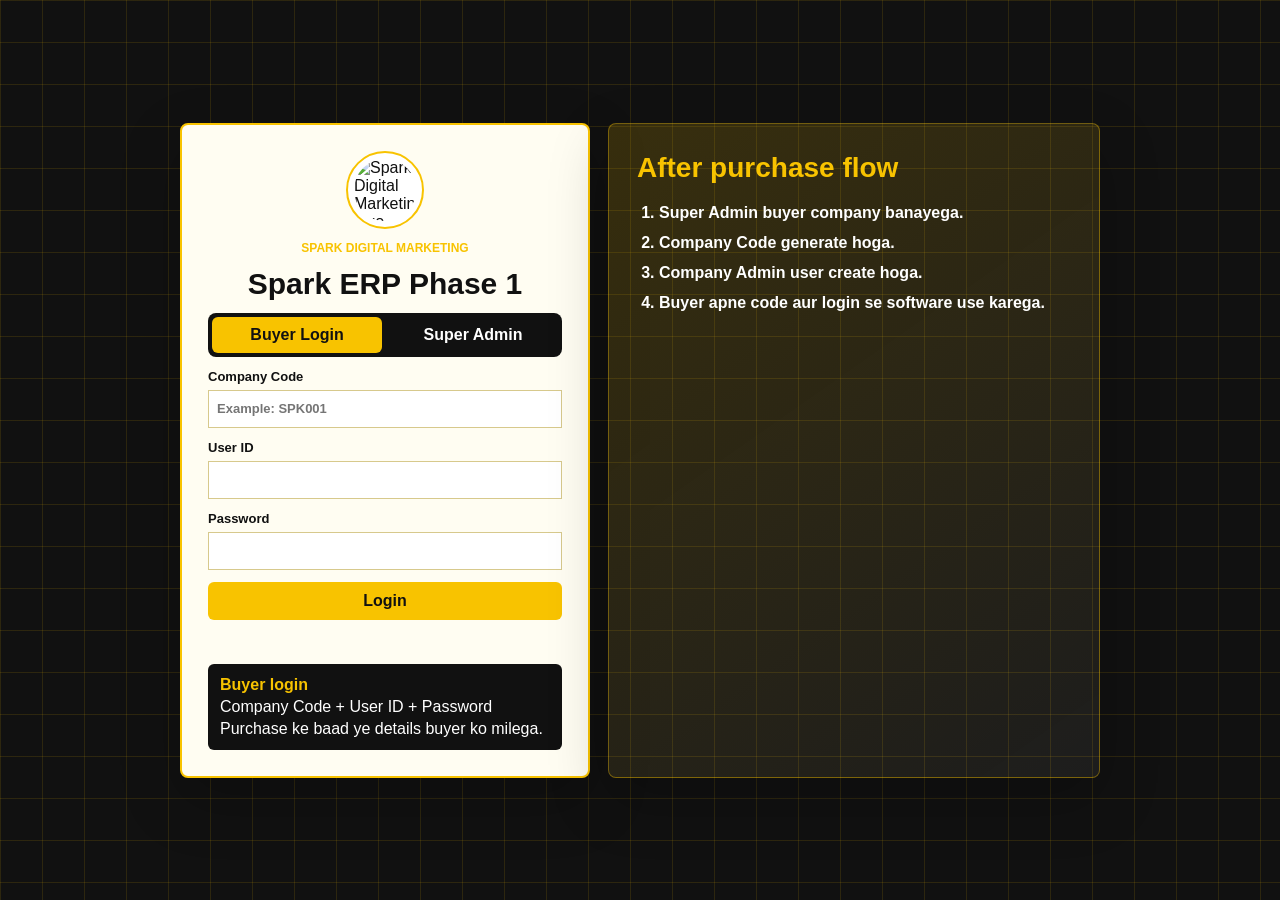
==== commit 91284976: "Add cost category Excel import" ====
--- a/android/app/src/main/assets/www/index.html
+++ b/android/app/src/main/assets/www/index.html
@@ -6,7 +6,7 @@
     <meta name="theme-color" content="#111111">
     <title>Spark ERP Phase 1</title>
     <link rel="manifest" href="manifest.json">
-    <link rel="stylesheet" href="styles.css?v=25">
+    <link rel="stylesheet" href="styles.css?v=29">
   </head>
   <body class="is-locked">
     <section id="loginScreen" class="login-screen">
@@ -213,6 +213,15 @@
           </form>
           <section class="surface">
             <h2>Cost Category List</h2>
+            <div class="import-card">
+              <strong>Upload Excel / CSV List</strong>
+              <span>Columns: Category Name, Type, Status, Notes</span>
+              <input id="costCategoryImportFile" type="file" accept=".xlsx,.xls,.csv">
+              <div class="actions">
+                <button id="importCostCategoryBtn" type="button">Upload List</button>
+                <button id="downloadCostCategorySampleBtn" class="ghost" type="button">Sample CSV</button>
+              </div>
+            </div>
             <div id="costCategoryList" class="table-wrap"></div>
           </section>
         </div>
@@ -321,9 +330,9 @@
             </div>
             <div class="storage-card">
               <strong>App Update</strong>
-              <span id="updateStatus">Current version 1.0.5</span>
+              <span id="updateStatus">Current version 1.0.9</span>
               <button id="checkUpdateBtn" class="ghost" type="button">Check Update</button>
-              <button id="downloadLatestBtn" class="ghost" type="button" hidden>Download Latest APK</button>
+              <button id="downloadLatestBtn" class="ghost" type="button" hidden>Open APK Download Page</button>
             </div>
             <div class="actions"><button id="exportBackupBtn" type="button">Export JSON</button><button id="createBackupBtn" class="ghost" type="button">Create Auto Backup Now</button></div>
           </section>
@@ -341,11 +350,12 @@
       <strong>New update available</strong>
       <span id="updatePopupText">Latest APK ready hai.</span>
       <div class="actions">
-        <button id="downloadUpdateBtn" type="button">Download Update</button>
+        <button id="downloadUpdateBtn" type="button">Open Download Page</button>
         <button id="dismissUpdateBtn" class="ghost" type="button">Later</button>
       </div>
     </div>
     <div id="toast" class="toast" role="status"></div>
-    <script src="app.js?v=25" defer></script>
+    <script src="vendor/xlsx.full.min.js?v=1" defer></script>
+    <script src="app.js?v=29" defer></script>
   </body>
 </html>
--- a/android/app/src/main/assets/www/styles.css
+++ b/android/app/src/main/assets/www/styles.css
@@ -0,0 +1,585 @@
+:root {
+  --black: #111111;
+  --gold: #f8c300;
+  --gold-soft: #fff8dc;
+  --paper: #fffdf2;
+  --card: #ffffff;
+  --line: #eadfbb;
+  --muted: #667085;
+  --danger: #b3261e;
+  --shadow: 0 22px 60px rgba(0, 0, 0, .22);
+  --soft-shadow: 0 14px 34px rgba(0, 0, 0, .12);
+}
+
+* { box-sizing: border-box; }
+body {
+  margin: 0;
+  color: var(--black);
+  font-family: Arial, Helvetica, sans-serif;
+  background:
+    linear-gradient(90deg, rgba(248, 195, 0, .09) 1px, transparent 1px),
+    linear-gradient(180deg, rgba(248, 195, 0, .09) 1px, transparent 1px),
+    var(--black);
+  background-size: 42px 42px;
+}
+
+button, input, select, textarea { font: inherit; }
+button {
+  min-height: 38px;
+  border: 0;
+  padding: 0 14px;
+  color: var(--black);
+  background: var(--gold);
+  font-weight: 900;
+  cursor: pointer;
+  border-radius: 6px;
+}
+.ghost { color: white; background: var(--black); border: 1px solid var(--gold); }
+
+.login-screen {
+  position: fixed;
+  inset: 0;
+  z-index: 100;
+  display: grid;
+  place-items: center;
+  padding: calc(18px + env(safe-area-inset-top, 0px)) 18px calc(18px + env(safe-area-inset-bottom, 0px));
+  background:
+    linear-gradient(90deg, rgba(248, 195, 0, .12) 1px, transparent 1px),
+    linear-gradient(180deg, rgba(248, 195, 0, .12) 1px, transparent 1px),
+    var(--black);
+  background-size: 42px 42px;
+}
+.login-screen[hidden] { display: none; }
+.login-wrap {
+  width: min(920px, 100%);
+  display: grid;
+  grid-template-columns: minmax(300px, 410px) minmax(280px, 1fr);
+  gap: 18px;
+  align-items: stretch;
+}
+.login-card {
+  display: grid;
+  gap: 12px;
+  padding: 26px;
+  background: var(--paper);
+  border: 2px solid var(--gold);
+  box-shadow: var(--shadow);
+  border-radius: 8px;
+}
+.login-card img {
+  width: 78px;
+  height: 78px;
+  justify-self: center;
+  object-fit: contain;
+  padding: 6px;
+  background: white;
+  border: 2px solid var(--gold);
+  border-radius: 50%;
+}
+.login-card h1 { margin: 0; text-align: center; font-size: 30px; }
+.eyebrow { margin: 0; color: var(--gold); font-size: 12px; font-weight: 900; text-transform: uppercase; text-align: center; }
+.message { min-height: 20px; margin: 0; color: var(--danger); font-weight: 800; text-align: center; }
+.login-tabs {
+  display: grid;
+  grid-template-columns: 1fr 1fr;
+  gap: 6px;
+  padding: 4px;
+  background: #111;
+  border-radius: 8px;
+}
+.login-tabs button {
+  min-height: 36px;
+  color: white;
+  background: transparent;
+}
+.login-tabs button.active {
+  color: var(--black);
+  background: var(--gold);
+}
+.credential-box {
+  display: grid;
+  gap: 4px;
+  padding: 12px;
+  background: #111;
+  color: white;
+  border-radius: 6px;
+}
+.credential-box strong { color: var(--gold); }
+.login-help {
+  padding: 28px;
+  color: white;
+  background: linear-gradient(145deg, rgba(248, 195, 0, .17), rgba(255, 255, 255, .05));
+  border: 1px solid rgba(248, 195, 0, .38);
+  border-radius: 8px;
+  box-shadow: var(--shadow);
+}
+.login-help h2 { color: var(--gold); font-size: 28px; }
+.login-help ol {
+  display: grid;
+  gap: 12px;
+  margin: 20px 0 0;
+  padding-left: 22px;
+  font-weight: 800;
+}
+
+body.is-locked { overflow: hidden; }
+body.is-locked .app-header,
+body.is-locked .side-nav,
+body.is-locked main { filter: blur(4px); pointer-events: none; user-select: none; }
+
+.app-header {
+  position: sticky;
+  top: 0;
+  z-index: 20;
+  display: flex;
+  align-items: center;
+  justify-content: space-between;
+  gap: 14px;
+  min-height: 74px;
+  padding: calc(8px + env(safe-area-inset-top, 0px)) 16px 8px;
+  color: white;
+  background: rgba(5, 5, 5, .96);
+  border-bottom: 1px solid rgba(248, 195, 0, .35);
+}
+.brand { display: flex; align-items: center; gap: 12px; min-width: 0; }
+.brand img {
+  width: 58px;
+  height: 58px;
+  object-fit: contain;
+  padding: 5px;
+  background: white;
+  border: 2px solid var(--gold);
+  border-radius: 50%;
+}
+.brand p { margin: 0; color: var(--gold); font-size: 12px; font-weight: 900; text-transform: uppercase; }
+.brand h1 { margin: 0; font-size: clamp(18px, 4vw, 28px); }
+.header-meta { display: flex; align-items: center; justify-content: flex-end; gap: 8px; flex-wrap: wrap; font-weight: 800; }
+.header-meta span { padding: 7px 10px; border: 1px solid rgba(248, 195, 0, .45); }
+
+.side-nav {
+  position: fixed;
+  top: calc(74px + env(safe-area-inset-top, 0px));
+  bottom: 0;
+  left: 0;
+  width: 238px;
+  display: grid;
+  align-content: start;
+  gap: 6px;
+  padding: 12px;
+  background: #050505;
+  border-right: 1px solid rgba(248, 195, 0, .35);
+  overflow-y: auto;
+}
+.nav-btn {
+  width: 100%;
+  text-align: left;
+  color: #f5f5f5;
+  background: transparent;
+  border: 1px solid transparent;
+}
+.nav-btn.active, .nav-btn:hover { color: var(--black); background: var(--gold); }
+
+main {
+  margin-left: 238px;
+  padding: 14px;
+  padding-bottom: calc(14px + env(safe-area-inset-bottom, 0px));
+}
+.panel { display: none; }
+.panel.active { display: grid; gap: 14px; }
+.surface {
+  background: var(--paper);
+  border: 2px solid var(--gold);
+  box-shadow: var(--soft-shadow);
+  padding: 14px;
+  border-radius: 8px;
+}
+h2, h3 { margin: 0 0 12px; }
+.two-col, .gateway {
+  display: grid;
+  grid-template-columns: minmax(0, 1fr) minmax(320px, .8fr);
+  gap: 14px;
+}
+.form-grid {
+  display: grid;
+  grid-template-columns: repeat(3, minmax(0, 1fr));
+  gap: 12px;
+}
+.form-grid h2, .form-grid .actions, .form-grid textarea { grid-column: 1 / -1; }
+label { display: grid; gap: 6px; font-size: 13px; font-weight: 900; }
+input, select, textarea {
+  width: 100%;
+  min-height: 38px;
+  border: 1px solid #d7c98c;
+  padding: 8px;
+  background: white;
+}
+.actions { display: flex; flex-wrap: wrap; align-items: center; gap: 10px; margin-top: 12px; }
+
+.gateway-menu h2, .gateway-status h2 {
+  margin: -14px -14px 12px;
+  padding: 10px 12px;
+  text-align: center;
+  background: var(--gold);
+}
+.gateway-group { padding: 8px 0 12px; border-bottom: 1px solid var(--line); }
+.gateway-group:last-child { border-bottom: 0; }
+.gateway-group button {
+  width: 100%;
+  display: block;
+  margin: 4px 0;
+  color: var(--black);
+  background: transparent;
+  border: 1px solid transparent;
+  text-align: left;
+}
+.gateway-group button:hover { color: white; background: var(--black); border-color: var(--gold); }
+.facts { display: grid; gap: 8px; margin: 0; }
+.facts div { display: grid; grid-template-columns: 110px 1fr; gap: 10px; padding: 8px; border: 1px solid var(--line); }
+dt { color: var(--muted); font-weight: 900; }
+dd { margin: 0; font-weight: 800; overflow-wrap: anywhere; }
+.setup-flow {
+  display: grid;
+  gap: 8px;
+  margin-top: 14px;
+  padding-top: 14px;
+  border-top: 1px solid var(--line);
+}
+.buyer-welcome {
+  margin-top: 14px;
+  padding: 14px;
+  background: white;
+  border: 1px solid var(--line);
+  border-radius: 8px;
+}
+.buyer-welcome h3 { margin-bottom: 6px; }
+.buyer-welcome p { margin: 0; color: var(--muted); font-weight: 800; }
+body.is-buyer-user .nav-btn[data-tab="companies"]::after {
+  content: " / My Company";
+}
+[hidden] { display: none !important; }
+.setup-flow h3 { margin-bottom: 4px; }
+.setup-flow button {
+  display: grid;
+  grid-template-columns: 30px 1fr;
+  gap: 8px;
+  align-items: center;
+  width: 100%;
+  min-height: 42px;
+  background: white;
+  border: 1px solid var(--line);
+  text-align: left;
+}
+.setup-flow button span {
+  display: grid;
+  place-items: center;
+  width: 26px;
+  height: 26px;
+  color: var(--black);
+  background: var(--gold);
+  border-radius: 50%;
+}
+
+.stats-grid {
+  display: grid;
+  grid-template-columns: repeat(auto-fit, minmax(150px, 1fr));
+  gap: 12px;
+}
+.stats-grid article {
+  padding: 14px;
+  background: var(--paper);
+  border: 2px solid var(--gold);
+  border-radius: 8px;
+  box-shadow: var(--soft-shadow);
+}
+.stats-grid span { display: block; color: var(--muted); font-size: 12px; font-weight: 900; text-transform: uppercase; }
+.stats-grid strong { display: block; margin-top: 8px; font-size: 26px; }
+
+.table-wrap { overflow-x: auto; border: 1px solid var(--line); }
+table { width: 100%; min-width: 720px; border-collapse: collapse; background: white; }
+th, td { padding: 9px; border-bottom: 1px solid var(--line); text-align: left; vertical-align: top; }
+th { color: var(--gold); background: var(--black); }
+.entry-table input { min-width: 120px; }
+.line-total { text-align: right; font-weight: 900; }
+.empty { padding: 12px; color: var(--muted); font-weight: 800; }
+.form-note {
+  grid-column: 1 / -1;
+  margin: 0;
+  padding: 10px 12px;
+  background: #fff6c2;
+  border: 1px solid #e7cf60;
+  font-weight: 800;
+}
+.role-cards {
+  display: grid;
+  grid-template-columns: repeat(4, minmax(0, 1fr));
+  gap: 8px;
+  margin-bottom: 12px;
+}
+.role-cards article {
+  display: grid;
+  gap: 4px;
+  padding: 10px;
+  background: white;
+  border: 1px solid var(--line);
+  border-radius: 6px;
+}
+.role-cards strong { color: var(--black); }
+.role-cards span { color: var(--muted); font-size: 12px; font-weight: 800; }
+.role-badge {
+  display: inline-grid;
+  place-items: center;
+  min-width: 84px;
+  min-height: 26px;
+  padding: 0 8px;
+  color: #111;
+  background: #ffe36a;
+  border-radius: 999px;
+  font-weight: 900;
+}
+.role-super-admin { color: white; background: #111; }
+.role-company-admin { background: #ffe36a; }
+.role-accountant { background: #c8f7d6; }
+.role-viewer { background: #d7e8ff; }
+.storage-card {
+  display: grid;
+  gap: 8px;
+  margin: 12px 0;
+  padding: 12px;
+  background: white;
+  border: 1px solid var(--line);
+  border-radius: 8px;
+}
+.import-card {
+  display: grid;
+  gap: 8px;
+  margin-bottom: 12px;
+  padding: 12px;
+  background: white;
+  border: 1px solid var(--line);
+  border-radius: 8px;
+}
+.import-card strong { color: var(--black); }
+.import-card span { color: var(--muted); font-weight: 800; }
+.storage-card strong { color: var(--black); }
+.storage-card span { color: var(--muted); font-weight: 900; }
+.storage-card button { justify-self: start; }
+.update-popup {
+  position: fixed;
+  right: 16px;
+  bottom: 16px;
+  z-index: 210;
+  width: min(340px, calc(100vw - 32px));
+  display: grid;
+  gap: 8px;
+  padding: 14px;
+  color: var(--black);
+  background: var(--paper);
+  border: 2px solid var(--gold);
+  border-radius: 8px;
+  box-shadow: var(--shadow);
+}
+.update-popup strong { font-size: 16px; }
+.update-popup span { color: var(--muted); font-weight: 800; }
+
+.section-head { display: flex; align-items: center; justify-content: space-between; gap: 12px; }
+.report-box {
+  display: grid;
+  gap: 8px;
+  margin-bottom: 16px;
+}
+.report-box div {
+  display: flex;
+  justify-content: space-between;
+  gap: 12px;
+  padding: 10px;
+  background: white;
+  border: 1px solid var(--line);
+}
+.toast {
+  position: fixed;
+  left: 50%;
+  bottom: 18px;
+  z-index: 200;
+  min-width: 220px;
+  padding: 11px 14px;
+  color: white;
+  background: var(--black);
+  border: 1px solid var(--gold);
+  opacity: 0;
+  text-align: center;
+  transform: translateX(-50%) translateY(70px);
+  transition: .2s ease;
+}
+.toast.show { opacity: 1; transform: translateX(-50%) translateY(0); }
+
+@media (max-width: 900px) {
+  .app-header { align-items: flex-start; flex-direction: column; }
+  .login-wrap { grid-template-columns: 1fr; }
+  .side-nav {
+    position: sticky;
+    top: 0;
+    width: 100%;
+    grid-template-columns: repeat(2, minmax(0, 1fr));
+    max-height: none;
+  }
+  main { margin-left: 0; }
+  .two-col, .gateway, .form-grid, .stats-grid, .role-cards { grid-template-columns: 1fr; }
+  .facts div { grid-template-columns: 1fr; }
+}
+
+@media (max-width: 640px) {
+  html, body {
+    width: 100%;
+    max-width: 100%;
+    overflow-x: hidden;
+  }
+  body { background-size: 28px 28px; }
+  button { min-height: 42px; padding: 0 10px; }
+  .login-screen {
+    position: fixed;
+    align-items: start;
+    justify-items: stretch;
+    overflow-y: auto;
+    padding: calc(16px + env(safe-area-inset-top, 0px)) 10px calc(10px + env(safe-area-inset-bottom, 0px));
+  }
+  .login-wrap {
+    width: 100%;
+    max-width: 100%;
+    gap: 10px;
+  }
+  .login-card {
+    gap: 10px;
+    padding: 14px;
+  }
+  .login-card img {
+    width: 64px;
+    height: 64px;
+  }
+  .login-card h1 { font-size: 24px; }
+  .login-help { display: none; }
+  .credential-box { font-size: 13px; }
+  .app-header {
+    position: sticky;
+    min-height: auto;
+    padding: calc(14px + env(safe-area-inset-top, 0px)) 10px 8px;
+    gap: 8px;
+  }
+  .brand {
+    width: 100%;
+    gap: 8px;
+  }
+  .brand img {
+    width: 44px;
+    height: 44px;
+    padding: 4px;
+  }
+  .brand h1 { font-size: 18px; }
+  .brand p { font-size: 10px; }
+  .header-meta {
+    width: 100%;
+    justify-content: flex-start;
+    gap: 6px;
+    font-size: 12px;
+  }
+  .header-meta span { padding: 5px 7px; }
+  .side-nav {
+    position: sticky;
+    top: 0;
+    z-index: 19;
+    display: flex;
+    width: 100%;
+    max-width: 100vw;
+    gap: 6px;
+    padding: 8px;
+    overflow-x: auto;
+    overflow-y: hidden;
+    border-right: 0;
+    border-bottom: 1px solid rgba(248, 195, 0, .35);
+    scroll-snap-type: x mandatory;
+  }
+  .nav-btn {
+    flex: 0 0 auto;
+    width: auto;
+    min-width: 112px;
+    min-height: 38px;
+    padding: 0 10px;
+    text-align: center;
+    white-space: nowrap;
+    scroll-snap-align: start;
+  }
+  main {
+    width: 100%;
+    max-width: 100vw;
+    margin-left: 0;
+    padding: 8px;
+    padding-bottom: calc(16px + env(safe-area-inset-bottom, 0px));
+  }
+  .panel.active { gap: 10px; }
+  .surface {
+    padding: 10px;
+    border-width: 1px;
+    border-radius: 6px;
+  }
+  .gateway-menu h2, .gateway-status h2 {
+    margin: -10px -10px 10px;
+    padding: 9px 10px;
+    font-size: 18px;
+  }
+  .two-col, .gateway, .form-grid, .role-cards {
+    grid-template-columns: minmax(0, 1fr);
+    gap: 10px;
+  }
+  .stats-grid {
+    grid-template-columns: repeat(2, minmax(0, 1fr));
+    gap: 8px;
+  }
+  .stats-grid article { padding: 10px; }
+  .stats-grid strong { font-size: 22px; }
+  .facts div {
+    grid-template-columns: minmax(0, 1fr);
+    gap: 4px;
+  }
+  input, select, textarea {
+    min-height: 42px;
+    font-size: 16px;
+  }
+  .actions {
+    display: grid;
+    grid-template-columns: minmax(0, 1fr);
+    gap: 8px;
+  }
+  .actions button { width: 100%; }
+  .table-wrap {
+    max-width: 100%;
+    overflow-x: auto;
+    -webkit-overflow-scrolling: touch;
+  }
+  table {
+    width: max-content;
+    min-width: 100%;
+    font-size: 13px;
+  }
+  th, td {
+    padding: 8px;
+    max-width: 180px;
+    overflow-wrap: anywhere;
+  }
+  .entry-table input { min-width: 96px; }
+  .section-head {
+    align-items: stretch;
+    flex-direction: column;
+  }
+  .report-box div {
+    align-items: flex-start;
+    flex-direction: column;
+  }
+  .update-popup {
+    right: 8px;
+    bottom: 8px;
+    width: calc(100vw - 16px);
+  }
+  .toast {
+    width: calc(100vw - 24px);
+    min-width: 0;
+  }
+}
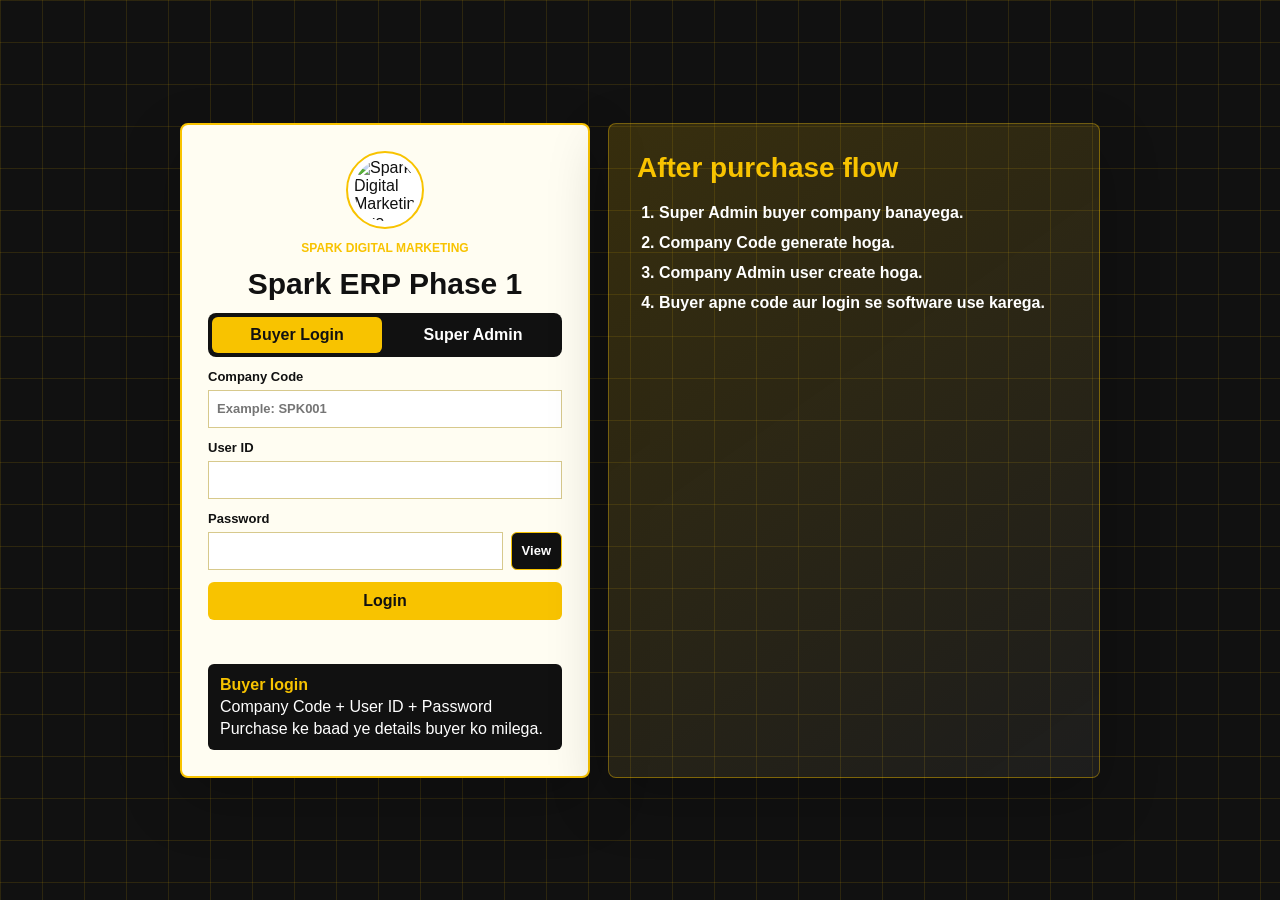
==== commit dd90a896: "Add password visibility toggles" ====
--- a/android/app/src/main/assets/www/index.html
+++ b/android/app/src/main/assets/www/index.html
@@ -6,7 +6,7 @@
     <meta name="theme-color" content="#111111">
     <title>Spark ERP Phase 1</title>
     <link rel="manifest" href="manifest.json">
-    <link rel="stylesheet" href="styles.css?v=29">
+    <link rel="stylesheet" href="styles.css?v=33">
   </head>
   <body class="is-locked">
     <section id="loginScreen" class="login-screen">
@@ -22,7 +22,7 @@
           <input name="loginMode" type="hidden" value="buyer">
           <label id="companyCodeField">Company Code<input name="companyCode" autocomplete="organization" placeholder="Example: SPK001"></label>
           <label>User ID<input name="userId" autocomplete="username" required></label>
-          <label>Password<input name="password" type="password" autocomplete="current-password" required></label>
+          <label>Password<span class="password-line"><input id="loginPassword" name="password" type="password" autocomplete="current-password" required><button class="ghost mini-btn" data-toggle-password="#loginPassword" type="button">View</button></span></label>
           <button type="submit">Login</button>
           <p id="loginMessage" class="message" role="status"></p>
           <div class="credential-box">
@@ -160,14 +160,15 @@
             <h2>Company User Login & Roles</h2>
             <input name="id" type="hidden">
             <label>User ID<input name="userId" required></label>
-            <label>Password<input name="password" type="password" required></label>
+            <label>Password<span class="password-line"><input id="userPassword" name="password" type="password" required><button class="ghost mini-btn" data-toggle-password="#userPassword" type="button">View</button></span></label>
             <label>Role<select name="role"><option>Company Admin</option><option>Accountant</option><option>Viewer</option><option>Super Admin</option></select></label>
             <label>User Company<select name="companyId"></select></label>
             <p class="form-note">Super Admin sabhi company dekh sakta hai. Company Admin aur staff sirf apni company ka data use karenge.</p>
             <div class="actions"><button type="submit">Save User</button><button class="ghost" id="newUserBtn" type="button">New User</button></div>
           </form>
           <section class="surface">
-            <h2>Users Visible List</h2>
+            <h2>Company Wise Users</h2>
+            <button class="ghost" data-toggle-user-passwords type="button">Show / Hide Passwords</button>
             <div class="role-cards">
               <article><strong>Super Admin</strong><span>All companies access</span></article>
               <article><strong>Company Admin</strong><span>Own company setup and users</span></article>
@@ -330,7 +331,7 @@
             </div>
             <div class="storage-card">
               <strong>App Update</strong>
-              <span id="updateStatus">Current version 1.0.9</span>
+              <span id="updateStatus">Current version 1.0.13</span>
               <button id="checkUpdateBtn" class="ghost" type="button">Check Update</button>
               <button id="downloadLatestBtn" class="ghost" type="button" hidden>Open APK Download Page</button>
             </div>
@@ -356,6 +357,6 @@
     </div>
     <div id="toast" class="toast" role="status"></div>
     <script src="vendor/xlsx.full.min.js?v=1" defer></script>
-    <script src="app.js?v=29" defer></script>
+    <script src="app.js?v=33" defer></script>
   </body>
 </html>
--- a/android/app/src/main/assets/www/styles.css
+++ b/android/app/src/main/assets/www/styles.css
@@ -212,6 +212,15 @@
   border: 1px solid #d7c98c;
   padding: 8px;
   background: white;
+}
+.password-line {
+  display: grid;
+  grid-template-columns: minmax(0, 1fr) auto;
+  gap: 8px;
+}
+.mini-btn {
+  min-height: 38px;
+  padding: 0 10px;
 }
 .actions { display: flex; flex-wrap: wrap; align-items: center; gap: 10px; margin-top: 12px; }
 
@@ -325,6 +334,24 @@
 }
 .role-cards strong { color: var(--black); }
 .role-cards span { color: var(--muted); font-size: 12px; font-weight: 800; }
+.company-user-group {
+  display: grid;
+  gap: 8px;
+  margin-bottom: 14px;
+}
+.company-user-group h3 {
+  margin: 0;
+  padding: 9px 10px;
+  color: var(--black);
+  background: var(--gold);
+  border-radius: 6px;
+}
+.inline-actions {
+  display: flex;
+  flex-wrap: wrap;
+  gap: 8px;
+}
+.inline-actions button { min-width: 80px; }
 .role-badge {
   display: inline-grid;
   place-items: center;
@@ -565,6 +592,45 @@
     overflow-wrap: anywhere;
   }
   .entry-table input { min-width: 96px; }
+  .entry-table {
+    width: 100%;
+    min-width: 0;
+  }
+  .entry-table thead { display: none; }
+  .entry-table tbody,
+  .entry-table tr,
+  .entry-table td {
+    display: block;
+    width: 100%;
+  }
+  .entry-table tr {
+    display: grid;
+    grid-template-columns: repeat(2, minmax(0, 1fr));
+    gap: 8px;
+    padding: 8px;
+    background: white;
+    border-bottom: 1px solid var(--line);
+  }
+  .entry-table td {
+    max-width: none;
+    padding: 0;
+    border-bottom: 0;
+  }
+  .entry-table td:nth-child(6),
+  .entry-table td:nth-child(7) {
+    grid-column: 1 / -1;
+  }
+  .entry-table .line-total {
+    padding: 9px;
+    color: white;
+    background: var(--black);
+    border: 1px solid var(--gold);
+    border-radius: 6px;
+    text-align: center;
+  }
+  .entry-table td:nth-child(7) button {
+    width: 100%;
+  }
   .section-head {
     align-items: stretch;
     flex-direction: column;
